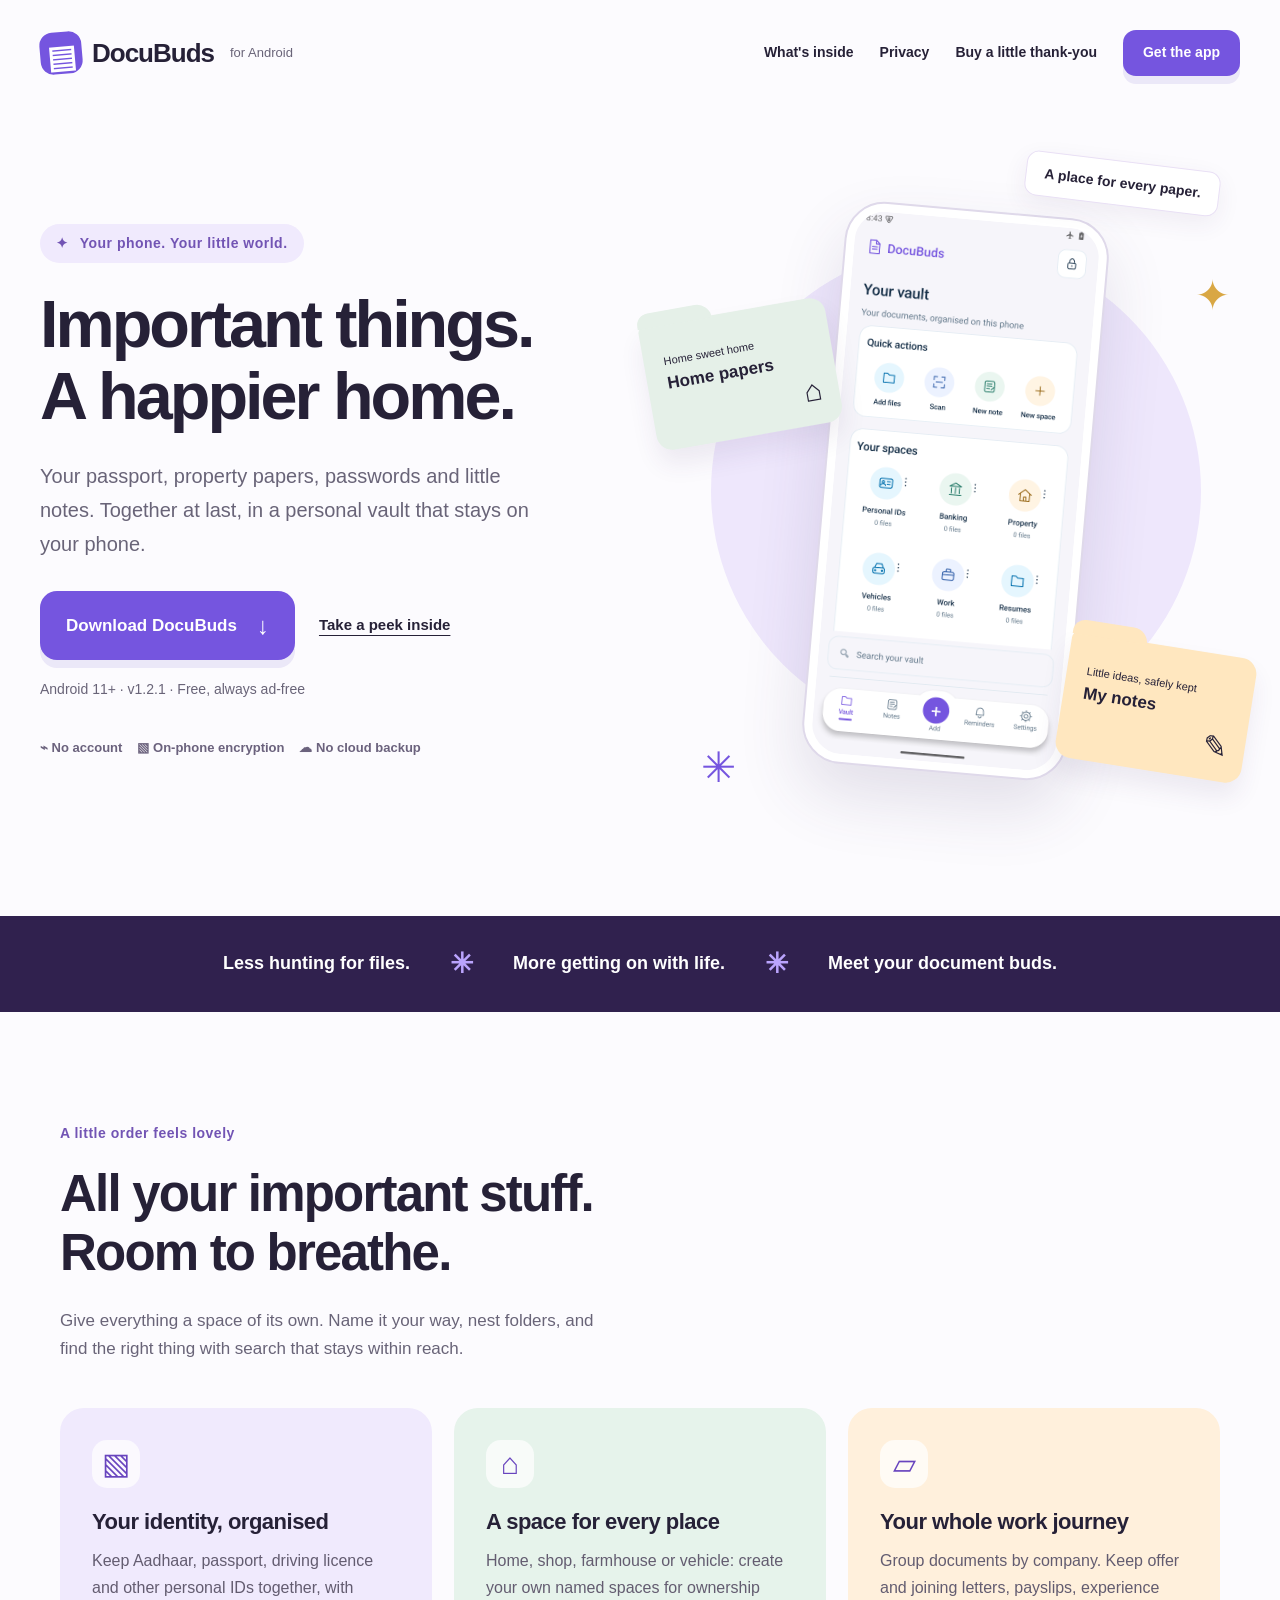
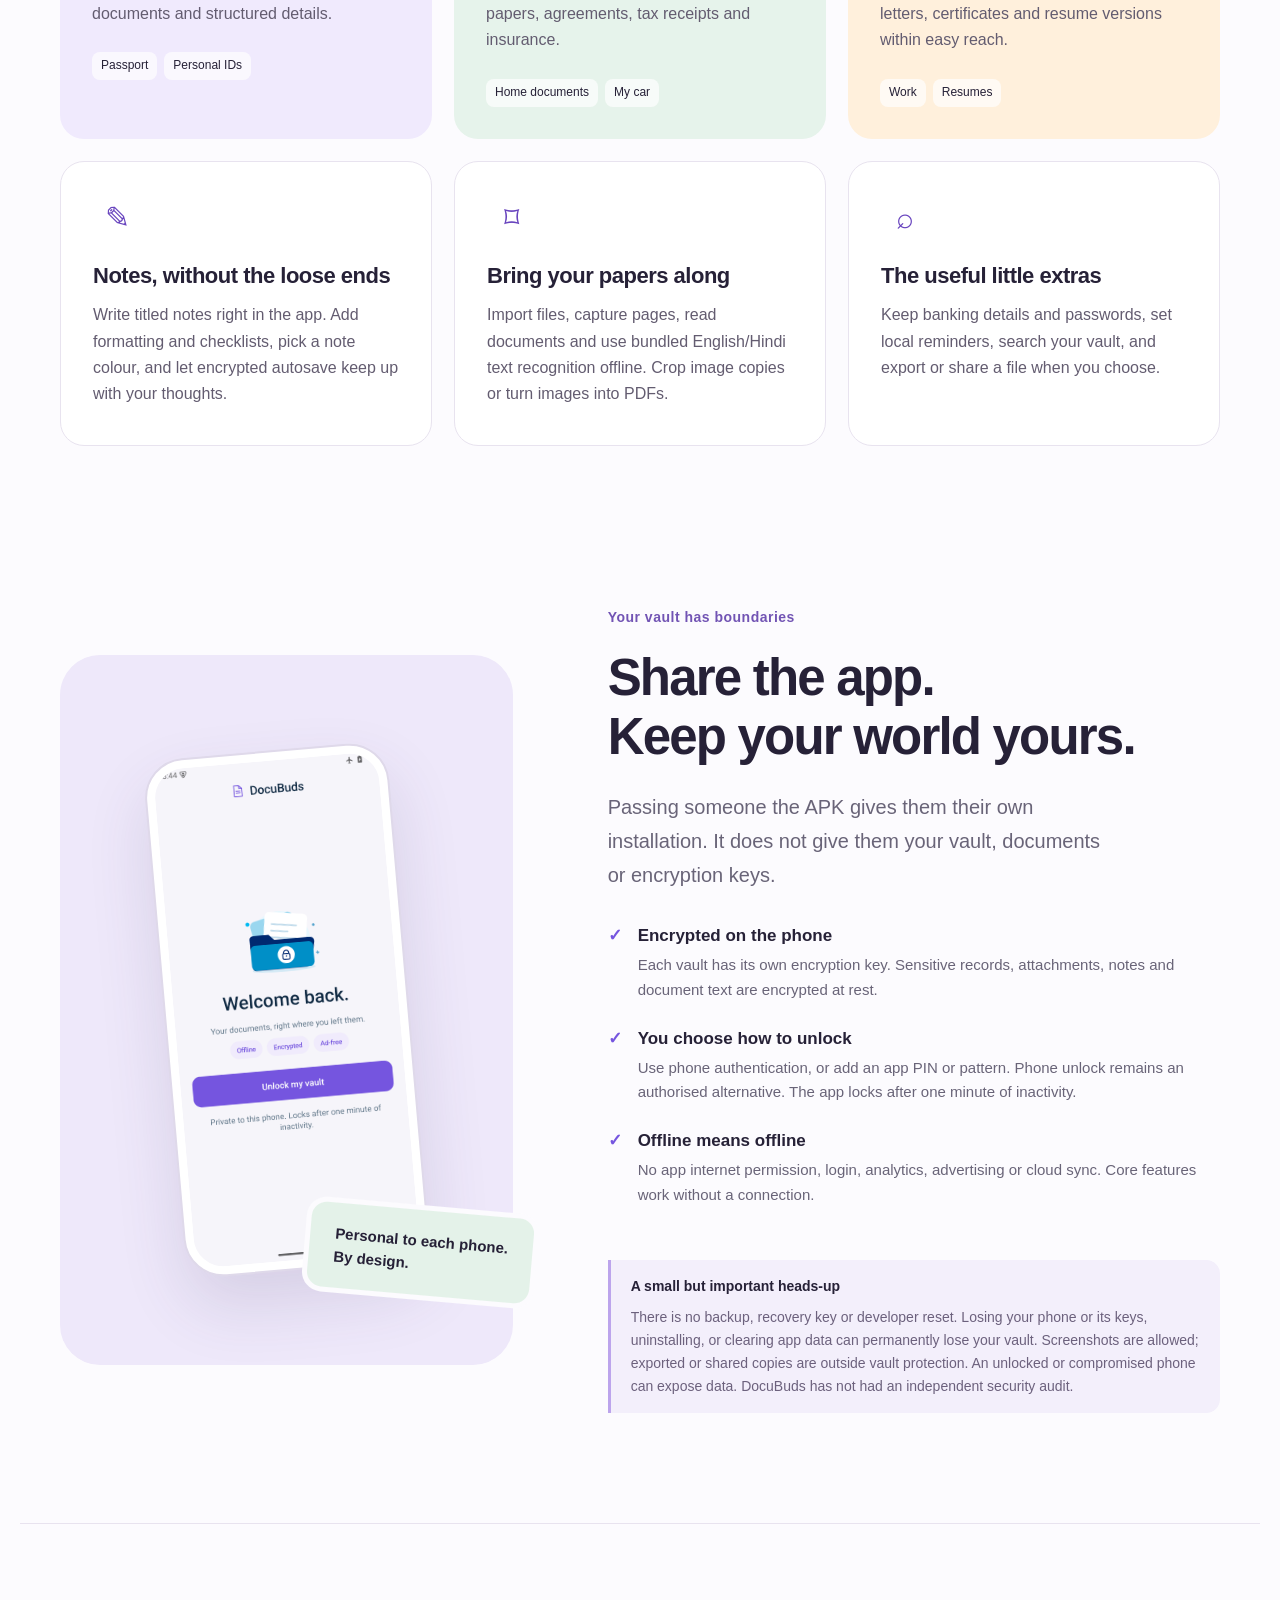
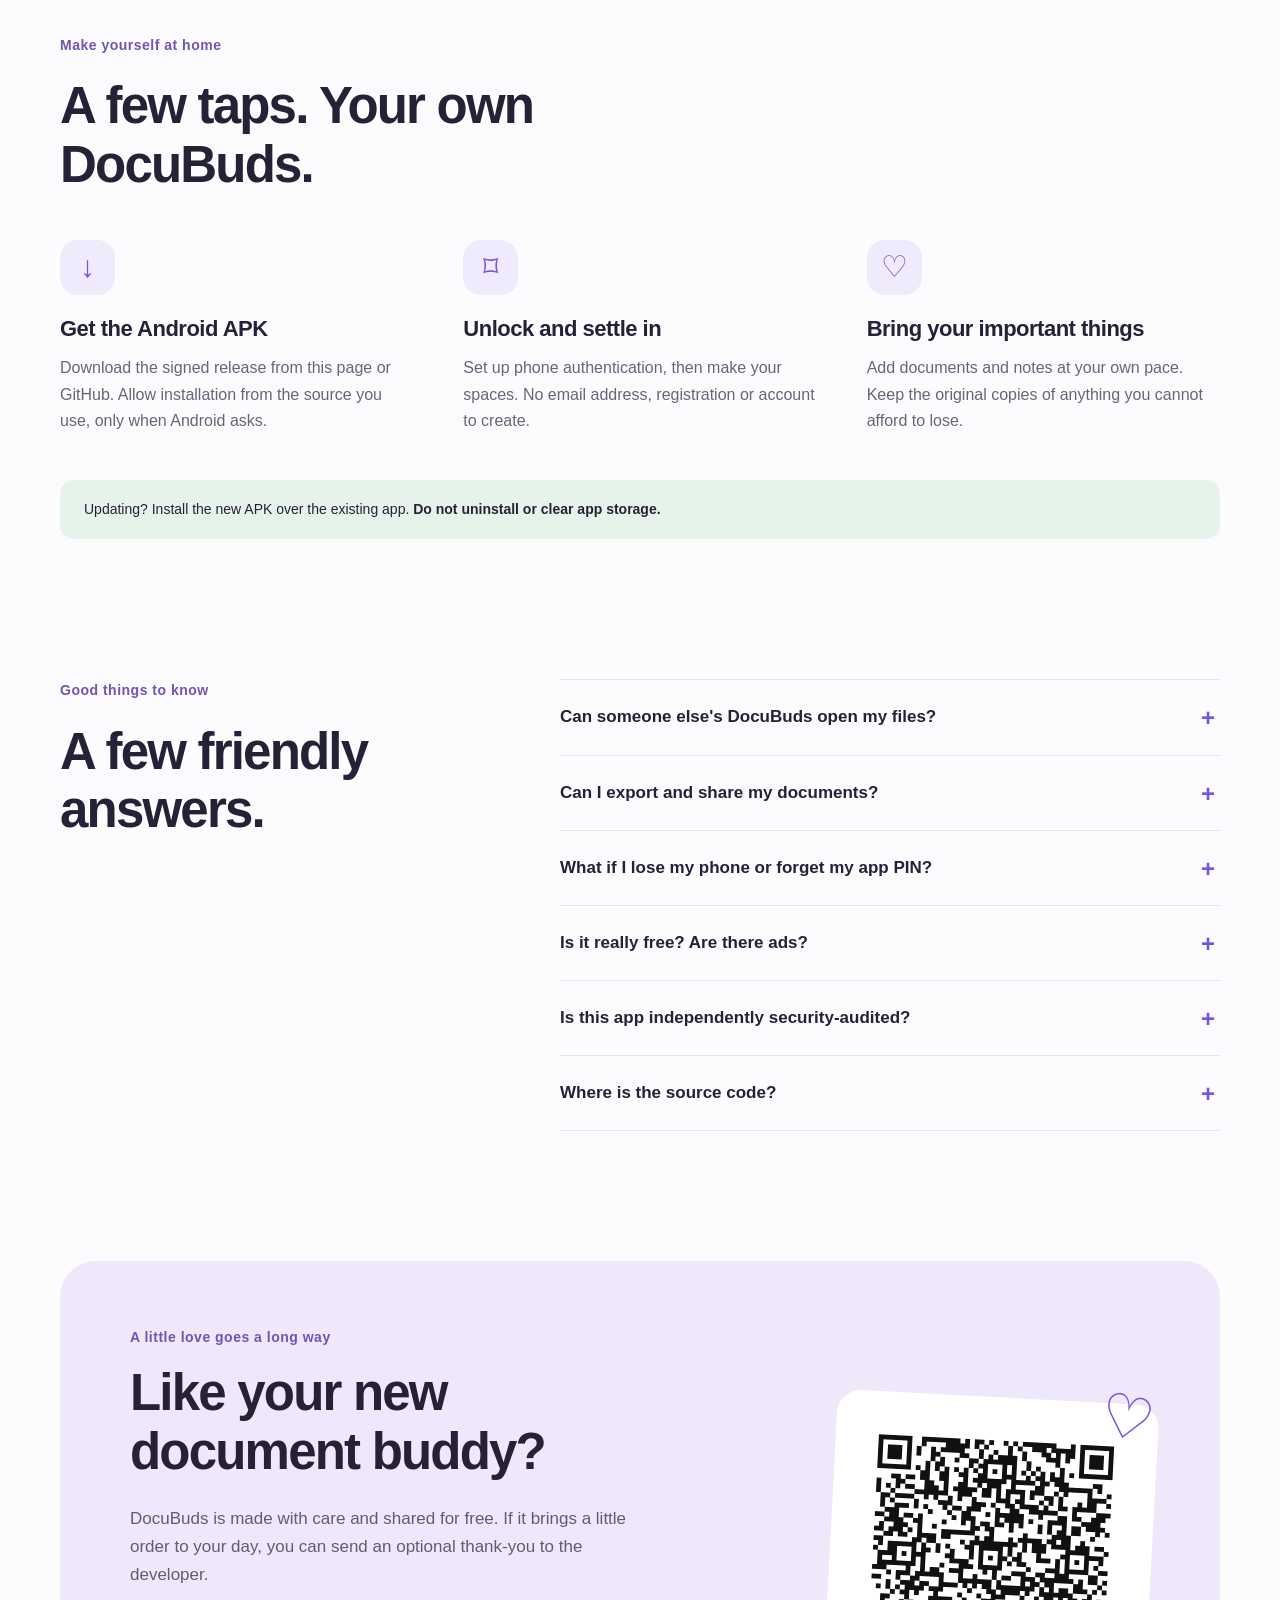
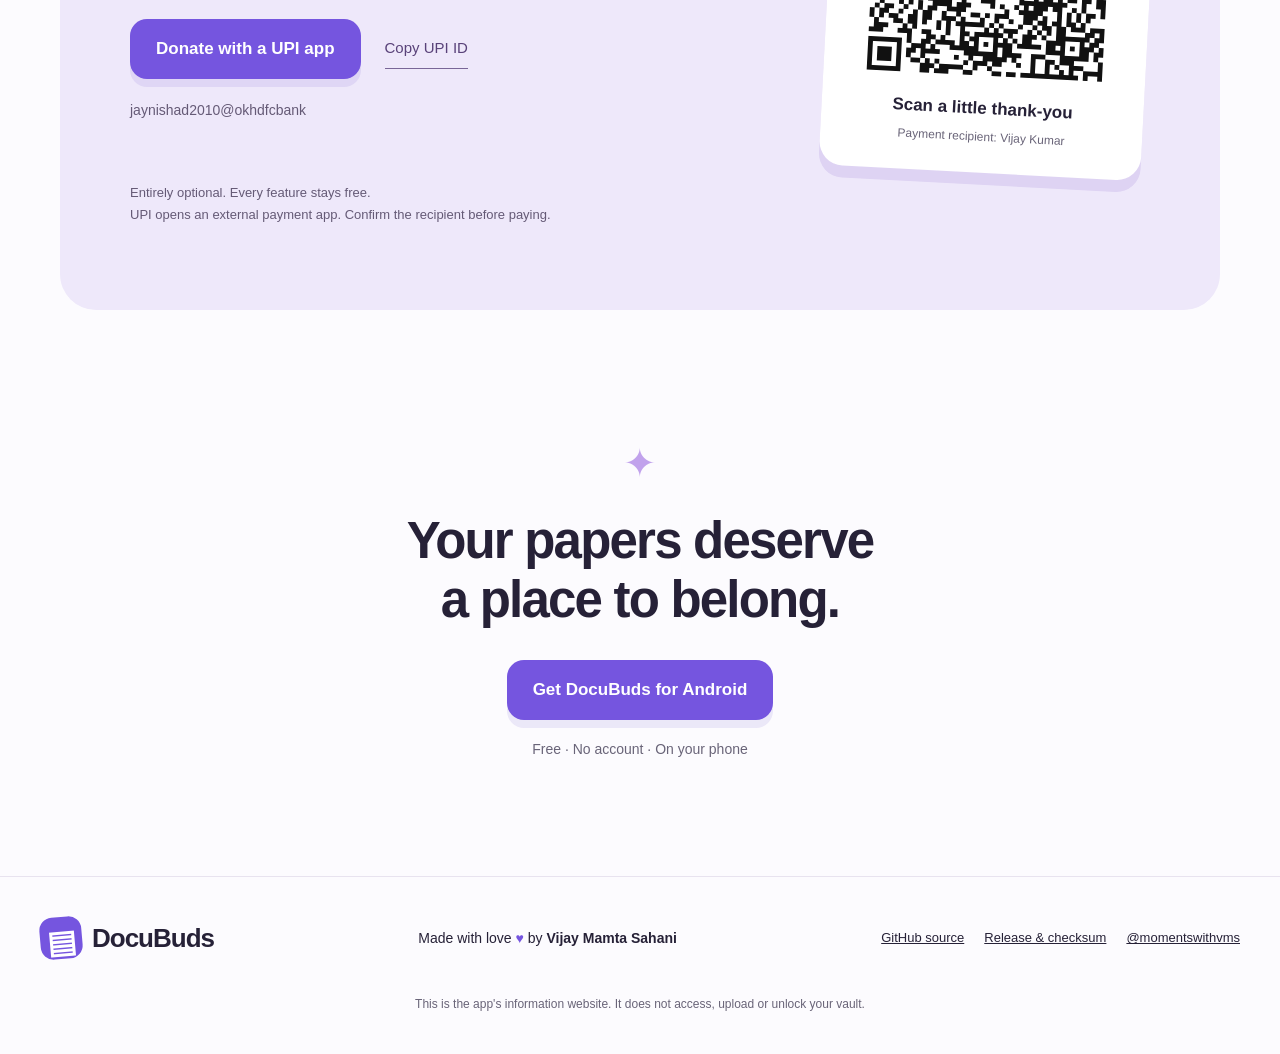
==== website/index.html @ ade16acf "Add playful DocuBuds landing page and public project information" ====
<!doctype html>
<html lang="en"><head><meta charset="utf-8"><meta name="viewport" content="width=device-width,initial-scale=1"><meta name="theme-color" content="#7555df"><meta name="description" content="Meet DocuBuds, a free Android vault for documents, passwords and notes. Encrypted on your phone. No account, ads or cloud backup."><title>DocuBuds — A little home for your important things</title><link rel="stylesheet" href="style.css"></head>
<body><header><a class="brand" href="#"><span class="logo" aria-hidden="true">▤</span>DocuBuds<span class="android">for Android</span></a><nav aria-label="Main navigation"><a href="#inside">What's inside</a><a href="#privacy">Privacy</a><a href="#support">Buy a little thank-you</a><a class="button small" href="https://github.com/vijayxprty/secured-documents-app/releases/download/v1.2.1/DocuBuds-1.2.1.apk">Get the app</a></nav></header>
<main><section class="hero"><div class="hero-copy"><span class="eyebrow"><span aria-hidden="true">✦</span> Your phone. Your little world.</span><h1>Important things.<br>A happier home.</h1><p class="lead">Your passport, property papers, passwords and little notes. Together at last, in a personal vault that stays on your phone.</p><div class="actions"><a class="button" href="https://github.com/vijayxprty/secured-documents-app/releases/download/v1.2.1/DocuBuds-1.2.1.apk">Download DocuBuds <span class="download" aria-hidden="true">↓</span></a><a class="text-link" href="#inside">Take a peek inside</a></div><p class="download-meta">Android 11+ · v1.2.1 · Free, always ad-free</p><div class="promise"><span>⌁ No account</span><span>▧ On-phone encryption</span><span>☁ No cloud backup</span></div></div><div class="hero-art"><div class="orbit"></div><span class="sticker sticker-one">A place for every paper.</span><div class="phone"><img src="assets/vault.png" alt="Actual DocuBuds vault screen with named spaces, sticky search and floating purple navigation" width="1080" height="2400"></div><div class="folder folder-one"><span>Home sweet home</span><b>Home papers</b><i aria-hidden="true">⌂</i></div><div class="folder folder-two"><span>Little ideas, safely kept</span><b>My notes</b><i aria-hidden="true">✎</i></div><span class="spark spark-one" aria-hidden="true">✳</span><span class="spark spark-two" aria-hidden="true">✦</span></div></section>
<div class="ribbon"><span>Less hunting for files.</span><span aria-hidden="true">✳</span><span>More getting on with life.</span><span aria-hidden="true">✳</span><span>Meet your document buds.</span></div>
<section id="inside" class="inside section"><div class="section-heading"><span class="eyebrow">A little order feels lovely</span><h2>All your important stuff.<br>Room to breathe.</h2><p>Give everything a space of its own. Name it your way, nest folders, and find the right thing with search that stays within reach.</p></div><div class="feature-grid"><article class="feature lavender"><span class="feature-icon" aria-hidden="true">▧</span><h3>Your identity, organised</h3><p>Keep Aadhaar, passport, driving licence and other personal IDs together, with documents and structured details.</p><div class="mini-tags"><span>Passport</span><span>Personal IDs</span></div></article><article class="feature mint"><span class="feature-icon" aria-hidden="true">⌂</span><h3>A space for every place</h3><p>Home, shop, farmhouse or vehicle: create your own named spaces for ownership papers, agreements, tax receipts and insurance.</p><div class="mini-tags"><span>Home documents</span><span>My car</span></div></article><article class="feature peach"><span class="feature-icon" aria-hidden="true">▱</span><h3>Your whole work journey</h3><p>Group documents by company. Keep offer and joining letters, payslips, experience letters, certificates and resume versions within easy reach.</p><div class="mini-tags"><span>Work</span><span>Resumes</span></div></article><article class="feature white"><span class="feature-icon" aria-hidden="true">✎</span><h3>Notes, without the loose ends</h3><p>Write titled notes right in the app. Add formatting and checklists, pick a note colour, and let encrypted autosave keep up with your thoughts.</p></article><article class="feature white"><span class="feature-icon" aria-hidden="true">⌑</span><h3>Bring your papers along</h3><p>Import files, capture pages, read documents and use bundled English/Hindi text recognition offline. Crop image copies or turn images into PDFs.</p></article><article class="feature white"><span class="feature-icon" aria-hidden="true">⌕</span><h3>The useful little extras</h3><p>Keep banking details and passwords, set local reminders, search your vault, and export or share a file when you choose.</p></article></div></section>
<section id="privacy" class="privacy section"><div class="privacy-art"><div class="phone phone-lock"><img src="assets/lock.png" alt="DocuBuds centred lock screen with phone authentication and one-minute inactivity lock" width="1080" height="2400" loading="lazy"></div><span class="privacy-stamp">Personal to each phone.<br>By design.</span></div><div class="privacy-copy"><span class="eyebrow">Your vault has boundaries</span><h2>Share the app.<br>Keep your world yours.</h2><p class="lead">Passing someone the APK gives them their own installation. It does not give them your vault, documents or encryption keys.</p><ul class="privacy-list"><li><b>Encrypted on the phone</b><span>Each vault has its own encryption key. Sensitive records, attachments, notes and document text are encrypted at rest.</span></li><li><b>You choose how to unlock</b><span>Use phone authentication, or add an app PIN or pattern. Phone unlock remains an authorised alternative. The app locks after one minute of inactivity.</span></li><li><b>Offline means offline</b><span>No app internet permission, login, analytics, advertising or cloud sync. Core features work without a connection.</span></li></ul><div class="honest-note"><b>A small but important heads-up</b><p>There is no backup, recovery key or developer reset. Losing your phone or its keys, uninstalling, or clearing app data can permanently lose your vault. Screenshots are allowed; exported or shared copies are outside vault protection. An unlocked or compromised phone can expose data. DocuBuds has not had an independent security audit.</p></div></div></section>
<section id="start" class="start section"><div class="section-heading"><span class="eyebrow">Make yourself at home</span><h2>A few taps. Your own DocuBuds.</h2></div><div class="steps"><article><span class="step-symbol" aria-hidden="true">↓</span><h3>Get the Android APK</h3><p>Download the signed release from this page or GitHub. Allow installation from the source you use, only when Android asks.</p></article><article><span class="step-symbol" aria-hidden="true">⌑</span><h3>Unlock and settle in</h3><p>Set up phone authentication, then make your spaces. No email address, registration or account to create.</p></article><article><span class="step-symbol" aria-hidden="true">♡</span><h3>Bring your important things</h3><p>Add documents and notes at your own pace. Keep the original copies of anything you cannot afford to lose.</p></article></div><div class="install-note">Updating? Install the new APK over the existing app. <strong>Do not uninstall or clear app storage.</strong></div></section>
<section class="faq section"><div class="section-heading"><span class="eyebrow">Good things to know</span><h2>A few friendly answers.</h2></div><div class="questions"><details><summary>Can someone else's DocuBuds open my files?</summary><p>No shared vault or universal developer key is included in the APK. Each installation creates its own vault keys. Someone with access to your unlocked phone or authentication can still access your data.</p></details><details><summary>Can I export and share my documents?</summary><p>Yes. Export local copies or use Android's share sheet. Original imported file bytes are preserved for export and sharing; the receiving app can compress, store or transmit them. Camera captures and edited copies have their own image quality limits.</p></details><details><summary>What if I lose my phone or forget my app PIN?</summary><p>Phone authentication remains an alternative to the app PIN or pattern. There is no remote reset or vault recovery service. If the phone or the required device keys are lost, your vault cannot be recovered.</p></details><details><summary>Is it really free? Are there ads?</summary><p>DocuBuds is free and ad-free. Donations are optional and do not unlock features. The app does not include a paid tier.</p></details><details><summary>Is this app independently security-audited?</summary><p>No. Release builds, lint, unit tests and selected emulator scenarios have been checked. That does not replace an independent security review or testing across physical phones.</p></details><details><summary>Where is the source code?</summary><p>The source is available in the public <a href="https://github.com/vijayxprty/secured-documents-app">secured-documents-app repository</a>. Signing keys, passwords and personal vault records are excluded. APK checksums are included with each release.</p></details></div></section>
<section id="support" class="support section"><div><span class="eyebrow">A little love goes a long way</span><h2>Like your new<br>document buddy?</h2><p>DocuBuds is made with care and shared for free. If it brings a little order to your day, you can send an optional thank-you to the developer.</p><div class="actions"><a class="button" href="upi://pay?pa=jaynishad2010%40okhdfcbank&amp;pn=Vijay%20Kumar&amp;aid=uGICAgIDQqveaLw">Donate with a UPI app</a><button id="copy-upi" class="copy-button" type="button">Copy UPI ID</button></div><p class="upi-id">jaynishad2010@okhdfcbank</p><p id="copy-status" class="copy-status" role="status" aria-live="polite"></p><p class="support-small">Entirely optional. Every feature stays free.<br>UPI opens an external payment app. Confirm the recipient before paying.</p></div><figure class="qr-card"><span class="heart" aria-hidden="true">♡</span><img src="assets/donate-qr.png" alt="Original developer donation UPI QR code" width="1140" height="1140" loading="lazy"><figcaption>Scan a little thank-you<br><span>Payment recipient: Vijay Kumar</span></figcaption></figure></section>
<section class="final-cta"><span aria-hidden="true">✦</span><h2>Your papers deserve<br>a place to belong.</h2><a class="button" href="https://github.com/vijayxprty/secured-documents-app/releases/download/v1.2.1/DocuBuds-1.2.1.apk">Get DocuBuds for Android</a><p>Free · No account · On your phone</p></section></main>
<footer><a class="brand" href="#"><span class="logo" aria-hidden="true">▤</span>DocuBuds</a><p>Made with love <span class="love">♥</span> by <b>Vijay Mamta Sahani</b></p><div><a href="https://github.com/vijayxprty/secured-documents-app">GitHub source</a><a href="https://github.com/vijayxprty/secured-documents-app/releases/tag/v1.2.1">Release & checksum</a><a href="https://www.instagram.com/momentswithvms/">@momentswithvms</a></div><small>This is the app's information website. It does not access, upload or unlock your vault.</small></footer><script src="app.js"></script></body></html>
---- website/style.css ----
:root{--purple:#7555df;--deep:#30214e;--ink:#262137;--muted:#696478;--lavender:#f0eafd;--mint:#e6f3eb;--peach:#fff0dc;--line:#e8e3ef}*{box-sizing:border-box}html{scroll-behavior:smooth;scroll-padding-top:100px}body{margin:0;background:#fcfbfe;color:var(--ink);font-family:ui-rounded,'Avenir Next',Avenir,'Segoe UI',sans-serif;font-size:17px;line-height:1.65}a{color:inherit}button{font:inherit}header{max-width:1320px;margin:auto;min-height:106px;padding:24px 40px;display:flex;align-items:center;justify-content:space-between;gap:28px}.brand{font-size:26px;font-weight:800;letter-spacing:-1px;text-decoration:none;display:flex;gap:10px;align-items:center}.logo{display:grid;place-items:center;background:var(--purple);color:#fff;border-radius:13px;width:42px;height:42px;font-size:31px;transform:rotate(-5deg)}.android{font-size:13px;font-weight:500;letter-spacing:0;color:var(--muted);margin-left:6px}nav{display:flex;gap:26px;align-items:center}nav a{font-size:14px;font-weight:600;text-decoration:none}.button{display:inline-flex;gap:20px;align-items:center;justify-content:center;min-height:60px;padding:15px 26px;background:var(--purple);border-radius:17px;color:#fff;text-decoration:none;font-weight:700;border:0;box-shadow:0 8px 0 #5d3cc51a;transition:transform .2s,background .2s}.button:hover{transform:translateY(-3px);background:#6141c8}.button.small{min-height:46px;padding:10px 20px;border-radius:13px}a:focus-visible,button:focus-visible,summary:focus-visible{outline:3px solid #ffb84d;outline-offset:5px}.hero{max-width:1280px;margin:auto;display:grid;grid-template-columns:1.04fr 1fr;align-items:center;min-height:810px;padding:25px 40px 65px;gap:40px}.eyebrow{display:block;color:#7254b4;font-size:14px;font-weight:750;margin-bottom:20px;letter-spacing:.5px}.hero .eyebrow{display:inline-block;padding:8px 16px;background:var(--lavender);border-radius:100px}.eyebrow span{padding-right:7px}h1{font-size:clamp(48px,5.2vw,73px);line-height:1.08;letter-spacing:-3px;font-weight:800;margin:6px 0 26px}h2{font-size:clamp(35px,4vw,51px);line-height:1.15;letter-spacing:-1.8px;margin:0 0 24px}h3{font-size:22px;line-height:1.3;letter-spacing:-.5px;margin:20px 0 12px}p{margin:0 0 20px}.lead{font-size:20px;line-height:1.7;color:var(--muted);max-width:510px}.actions{display:flex;align-items:center;gap:24px;flex-wrap:wrap;margin-top:30px}.text-link{font-size:15px;text-underline-offset:5px;font-weight:650}.download{font-size:24px}.download-meta{font-size:14px;color:var(--muted);margin-top:18px}.promise{display:flex;flex-wrap:wrap;gap:15px;margin-top:35px;font-size:13px;font-weight:650;color:#6b627d}.hero-art{position:relative;min-height:710px;display:grid;place-items:center}.orbit{position:absolute;width:490px;height:490px;background:#eee7fc;border-radius:50%;z-index:-1}.phone{width:265px;padding:8px;background:#fff;border:2px solid #dfd9ea;border-radius:40px;box-shadow:0 30px 65px #49386c24;overflow:hidden;transform:rotate(5deg)}.phone img{width:100%;height:auto;display:block;border-radius:30px}.sticker{position:absolute;background:#fff;border:1px solid #e9e0f5;padding:10px 18px;border-radius:12px;box-shadow:0 8px 25px #47316a12;z-index:2;font-size:14px;font-weight:650}.sticker-one{top:25px;right:20px;transform:rotate(7deg)}.folder{position:absolute;padding:28px 20px 16px;width:188px;height:126px;border-radius:6px 16px 16px 16px;z-index:2;box-shadow:0 15px 25px #47316a16}.folder:before{content:'';width:75px;height:15px;position:absolute;top:-13px;left:0;background:inherit;border-radius:12px 15px 0 0}.folder span{font-size:11px;display:block}.folder b{font-size:17px}.folder i{position:absolute;right:17px;bottom:10px;font-size:30px;font-style:normal}.folder-one{background:#e5f0e8;left:-24px;top:175px;transform:rotate(-10deg)}.folder-two{background:#ffe7bf;right:-10px;bottom:75px;transform:rotate(9deg)}.spark{position:absolute;color:var(--purple);font-size:42px}.spark-one{bottom:44px;left:30px}.spark-two{right:10px;top:125px;color:#d9a744}.ribbon{background:var(--deep);color:#fff;display:flex;justify-content:center;align-items:center;gap:40px;padding:25px 20px;font-size:18px;font-weight:600}.ribbon span:nth-child(even){color:#baa4fd;font-size:28px}.section{max-width:1240px;margin:auto;padding:110px 40px}.section-heading{max-width:650px;margin-bottom:45px}.section-heading p{color:var(--muted);max-width:560px}.feature-grid{display:grid;grid-template-columns:repeat(3,1fr);gap:22px}.feature{padding:32px;border-radius:24px}.feature p{font-size:16px;color:#635c70;margin-bottom:5px}.lavender{background:var(--lavender)}.mint{background:var(--mint)}.peach{background:var(--peach)}.white{border:1px solid var(--line);background:white}.feature-icon{display:grid;place-items:center;width:48px;height:48px;background:#ffffffb8;color:#6844be;border-radius:15px;font-size:30px;line-height:1}.mini-tags{display:flex;gap:7px;flex-wrap:wrap;margin-top:25px}.mini-tags span{font-size:12px;background:#ffffffb3;border-radius:8px;padding:4px 9px}.privacy{display:grid;grid-template-columns:.85fr 1.15fr;gap:95px;align-items:center;padding-top:50px}.privacy-art{background:#eee8fa;min-height:710px;border-radius:40px;display:grid;place-items:center;position:relative}.phone-lock{width:245px;transform:rotate(-5deg)}.privacy-stamp{position:absolute;bottom:65px;right:-25px;background:#e4f2e9;border:5px solid #fcfbfe;padding:20px 25px;line-height:1.5;border-radius:20px;transform:rotate(5deg);font-weight:700;font-size:15px}.privacy-list{list-style:none;margin:30px 0;padding:0}.privacy-list li{position:relative;padding:0 0 22px 30px}.privacy-list li:before{content:'✓';position:absolute;left:0;color:var(--purple);font-weight:800}.privacy-list b{display:block;font-size:17px}.privacy-list span{display:block;color:var(--muted);font-size:15px;line-height:1.65;margin-top:3px}.honest-note{border-left:3px solid #bca4ec;padding:15px 20px;background:#f3effb;border-radius:0 14px 14px 0;font-size:14px}.honest-note p{margin:8px 0 0;color:#6c617d}.start{border-top:1px solid var(--line)}.steps{display:grid;grid-template-columns:repeat(3,1fr);gap:50px}.steps p{font-size:16px;color:var(--muted)}.step-symbol{font-size:30px;color:var(--purple);background:var(--lavender);width:55px;height:55px;display:grid;place-items:center;border-radius:18px}.install-note{padding:18px 24px;background:var(--mint);border-radius:14px;font-size:14px;margin-top:26px}.faq{padding-top:30px;display:grid;grid-template-columns:.8fr 1.2fr;gap:60px}.questions{border-top:1px solid var(--line)}details{border-bottom:1px solid var(--line);padding:23px 0}summary{list-style:none;cursor:pointer;font-weight:650;padding-right:35px;position:relative;font-size:17px}summary::-webkit-details-marker{display:none}summary:after{content:'+';position:absolute;right:5px;color:var(--purple);font-size:24px;top:-5px}details[open] summary:after{content:'−'}details p{font-size:15px;color:var(--muted);margin:16px 20px 0 0}.support{display:grid;grid-template-columns:1.3fr .7fr;gap:100px;align-items:center;background:#eee8fa;border-radius:36px;padding:65px 70px;margin:20px auto 90px;max-width:1160px}.support p{max-width:520px;color:#655a76}.support .eyebrow{margin-bottom:15px}.copy-button{background:transparent;border:0;border-bottom:1px solid #796697;cursor:pointer;font-size:15px;color:#594279;padding:7px 0}.upi-id{font-size:14px;overflow-wrap:anywhere;margin-top:20px}.support-small{font-size:13px}.copy-status{font-size:13px;min-height:20px}.qr-card{margin:0;background:white;padding:24px;border-radius:24px;box-shadow:0 12px 0 #ded3f3;transform:rotate(3deg);text-align:center;position:relative}.qr-card img{display:block;width:100%;height:auto}.qr-card figcaption{font-weight:700;font-size:17px;line-height:1.6}.qr-card figcaption span{font-size:12px;color:var(--muted);font-weight:400}.heart{position:absolute;top:-35px;right:5px;font-size:60px;color:#7555df;transform:rotate(10deg)}.final-cta{text-align:center;padding:30px 20px 95px}.final-cta>span{font-size:40px;color:#c1a2ec}.final-cta h2{margin:16px 0 30px}.final-cta p{font-size:14px;color:var(--muted);margin-top:18px}footer{border-top:1px solid var(--line);padding:40px;display:flex;flex-wrap:wrap;gap:20px 35px;align-items:center;justify-content:space-between;max-width:1320px;margin:auto}footer p{font-size:14px;margin:0}.love{color:var(--purple)}footer div{display:flex;gap:20px;font-size:13px}footer small{flex-basis:100%;color:var(--muted);font-size:12px;text-align:center;margin-top:15px}@media(min-width:1450px){.hero{min-height:880px}}@media(max-width:1050px){nav{gap:16px}nav a:not(.button){display:none}.hero{gap:15px;padding:20px 30px 65px}.hero-art{min-height:650px}.orbit{width:350px;height:350px}.folder{width:145px;height:105px;padding:20px 14px}.folder span{font-size:10px}.folder b{font-size:14px}.folder-one{left:-5px;top:160px}.folder-two{right:-5px;bottom:45px}.phone{width:235px}.sticker-one{right:0;top:0}.feature-grid{grid-template-columns:repeat(2,1fr)}.privacy{gap:50px}.privacy-art{min-height:650px}.privacy-stamp{right:-10px}.support{margin:15px 30px 65px;gap:45px;padding:45px}.ribbon{gap:20px;font-size:15px}}@media(max-width:700px){header{padding:20px;min-height:90px}.brand{font-size:23px}.android{display:none}.button.small{font-size:13px;padding:10px 15px}.hero{grid-template-columns:1fr;padding:30px 24px 50px;gap:25px}.hero-copy{text-align:center}.hero .eyebrow{font-size:12px}h1{font-size:49px;letter-spacing:-2px}.lead{font-size:18px;margin-left:auto;margin-right:auto}.actions{justify-content:center;gap:20px}.promise{justify-content:center;font-size:12px;gap:12px;margin-top:25px}.hero-art{min-height:610px;max-width:380px;width:100%;margin:auto}.phone{width:230px}.folder-one{left:-5px;top:135px}.folder-two{right:-4px;bottom:45px}.sticker-one{font-size:12px;top:5px}.spark-two{right:0}.spark-one{left:5px}.ribbon{gap:14px;font-size:14px;text-align:center}.ribbon span:nth-last-child(-n+2){display:none}.section{padding:65px 24px}.section-heading{margin-bottom:30px}h2{font-size:36px}.feature-grid{grid-template-columns:1fr;gap:16px}.feature{padding:27px}.privacy{grid-template-columns:1fr;gap:40px;padding-top:15px}.privacy-art{min-height:610px;max-width:380px;width:100%;margin:auto;order:2}.privacy-copy{order:1}.privacy .lead{margin-left:0}.phone-lock{width:225px}.privacy-stamp{bottom:30px;right:-3px}.steps{grid-template-columns:1fr;gap:25px}.steps article{position:relative;padding-left:76px}.step-symbol{position:absolute;left:0;top:20px}.steps h3{margin-top:15px}.faq{grid-template-columns:1fr;gap:0;padding-top:10px}.support{grid-template-columns:1fr;gap:45px;padding:35px 25px;margin:10px 18px 60px;border-radius:25px}.support .actions{justify-content:flex-start}.qr-card{max-width:250px;width:100%;margin:auto}.final-cta{padding-bottom:60px}footer{padding:30px 24px;justify-content:center;text-align:center}footer div{justify-content:center;flex-wrap:wrap;gap:15px}.download-meta{font-size:12px}}@media(prefers-reduced-motion:reduce){html{scroll-behavior:auto}*{transition:none!important}}
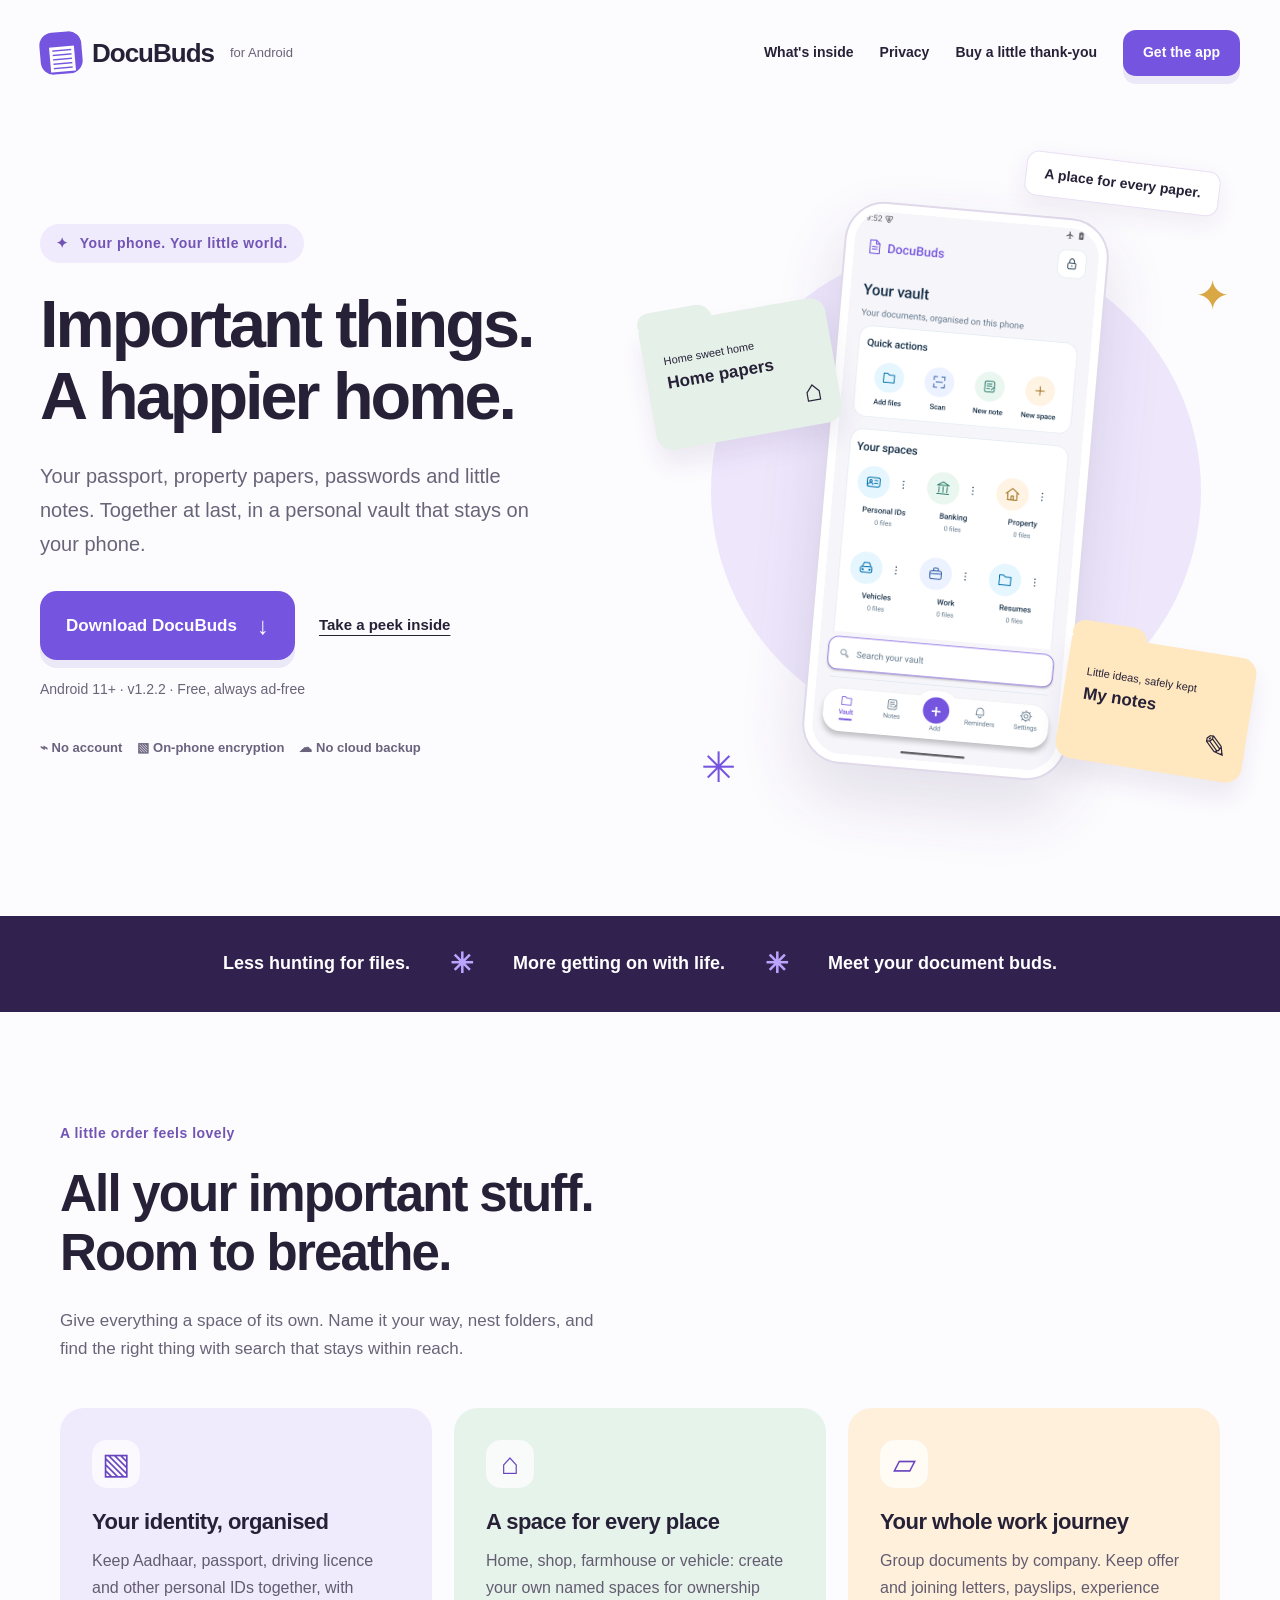
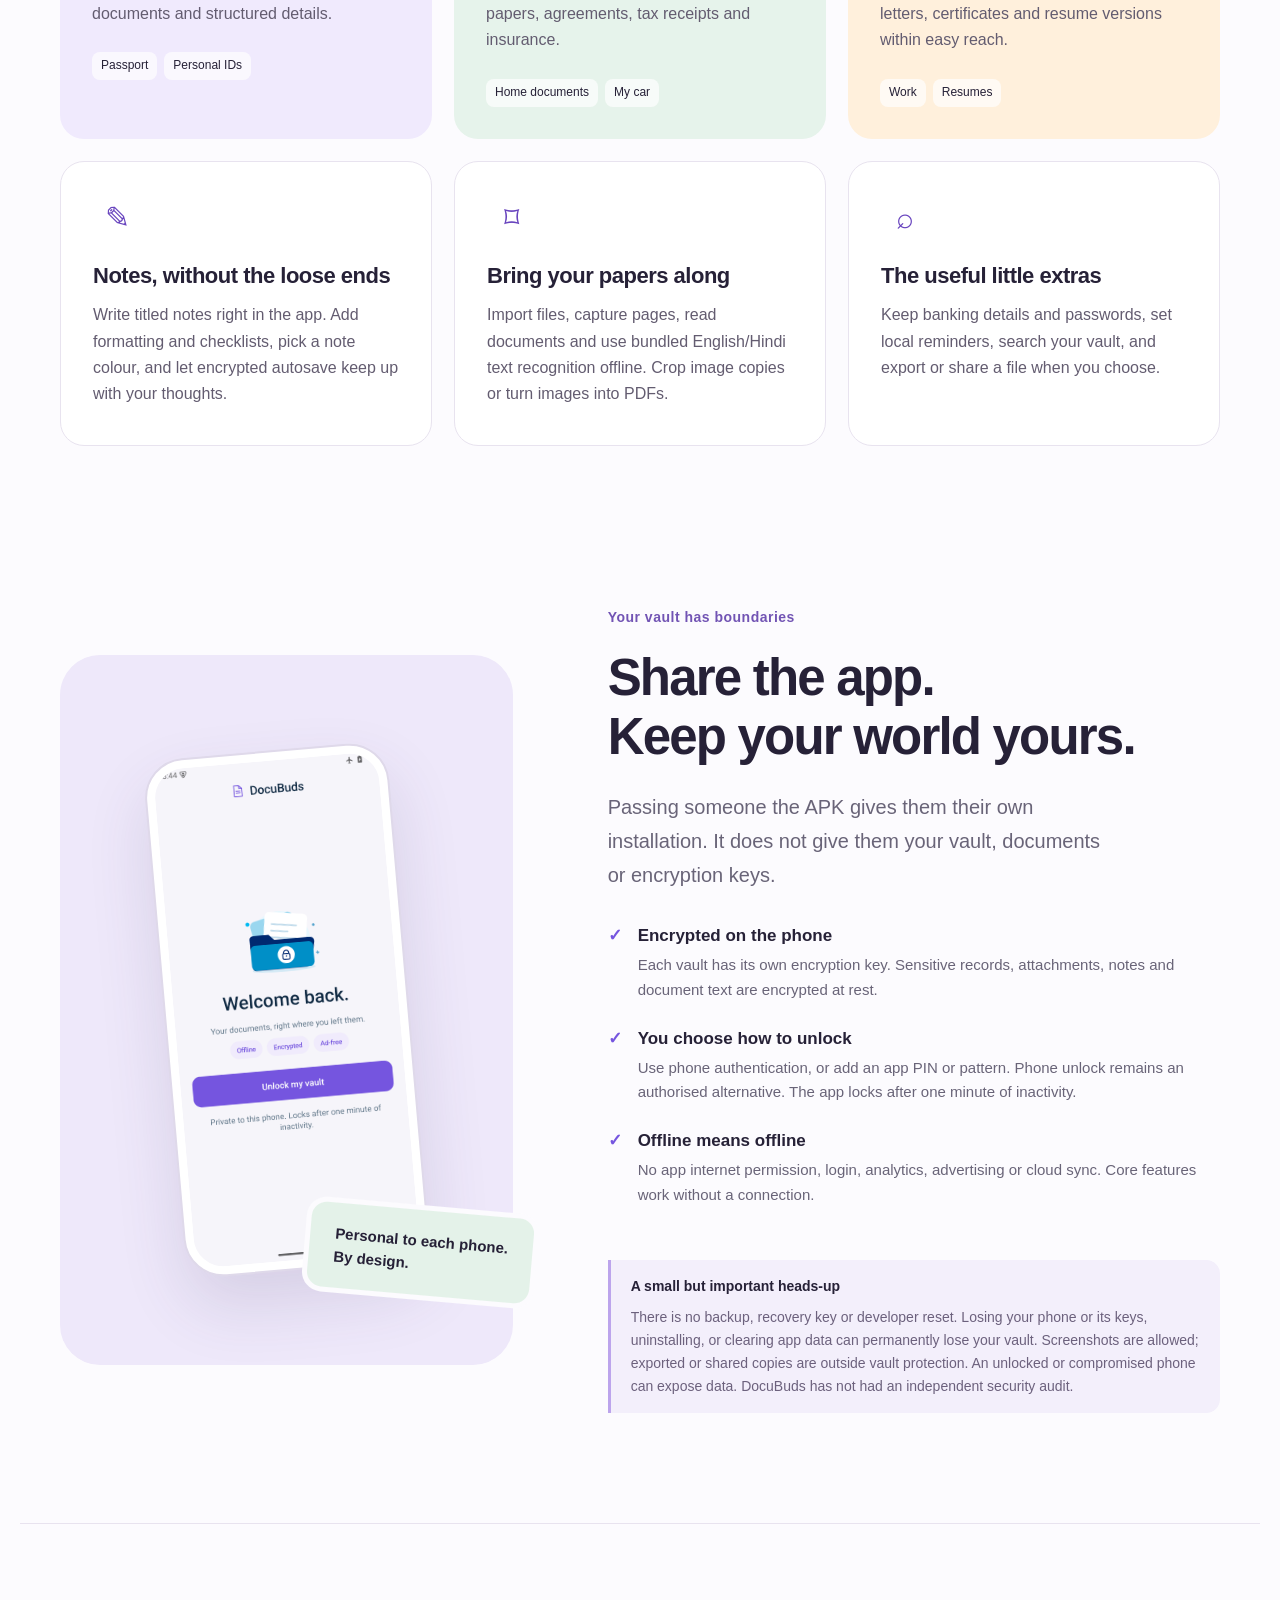
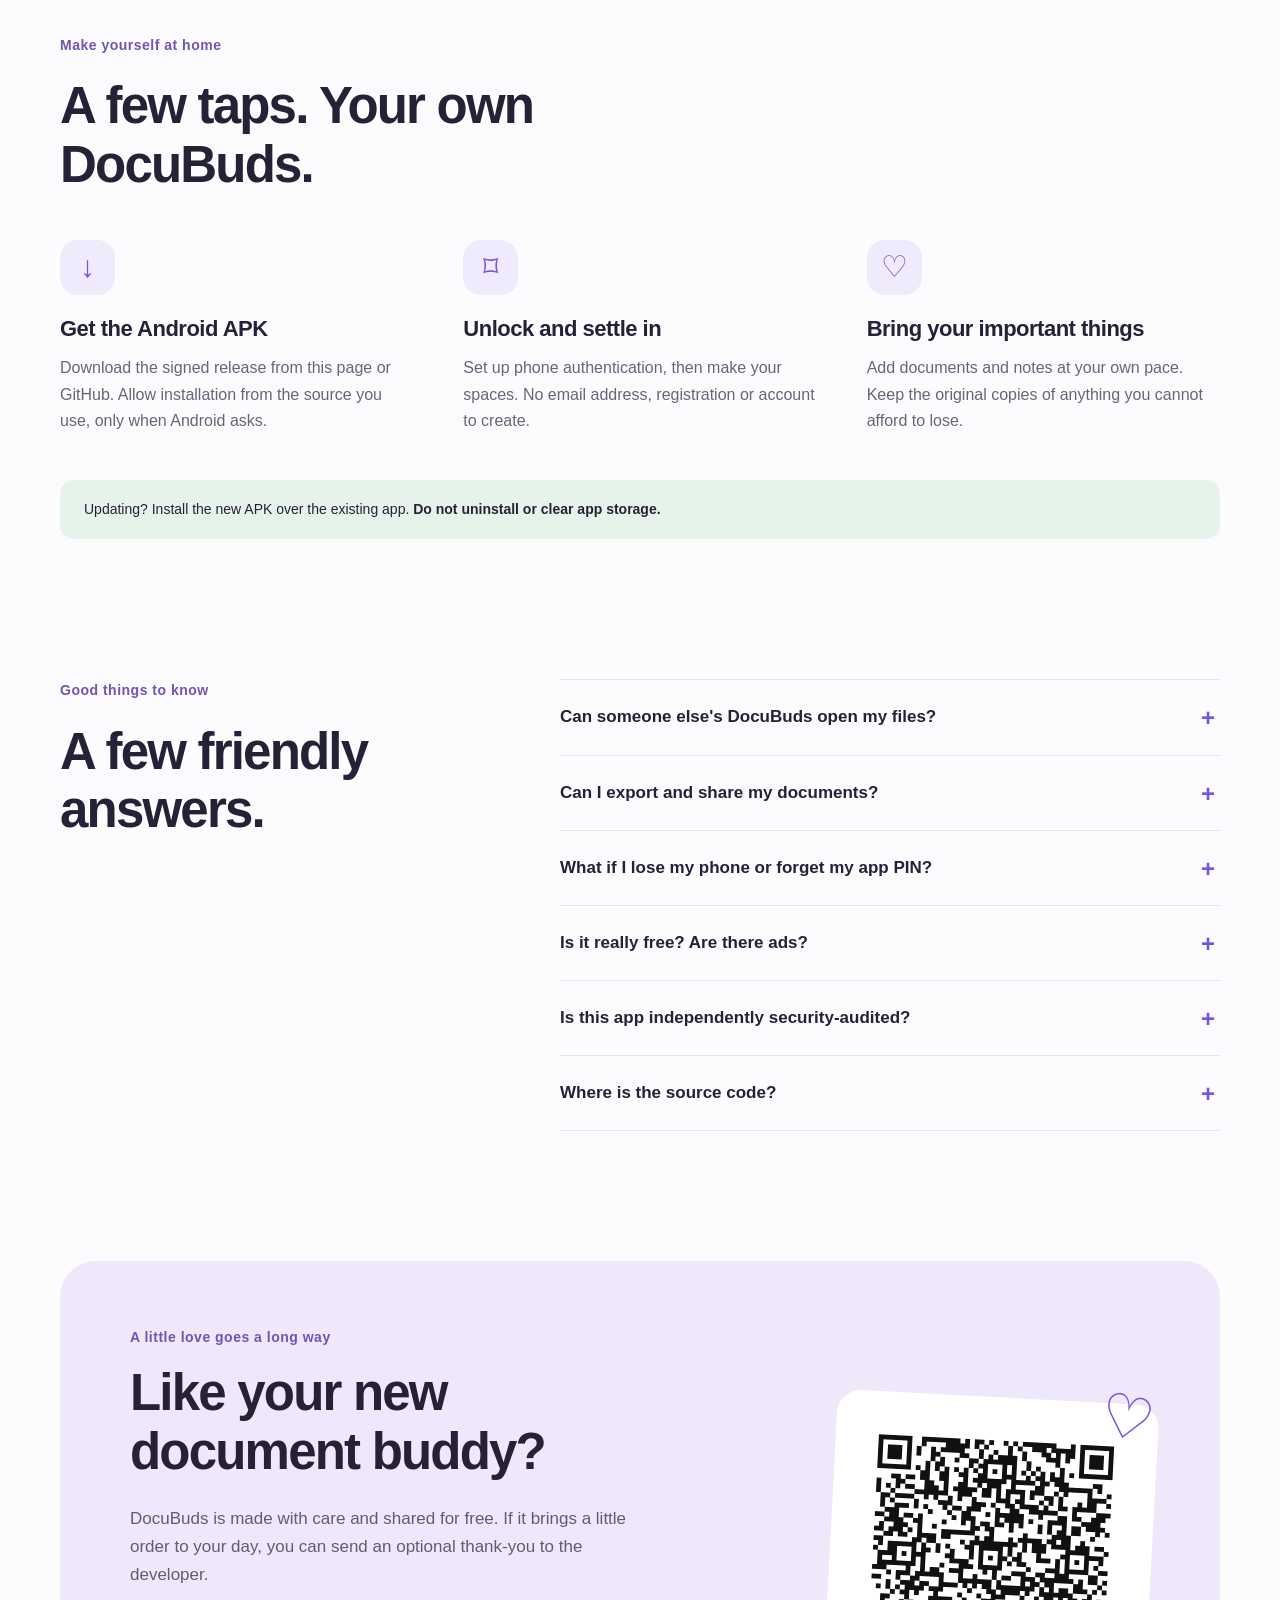
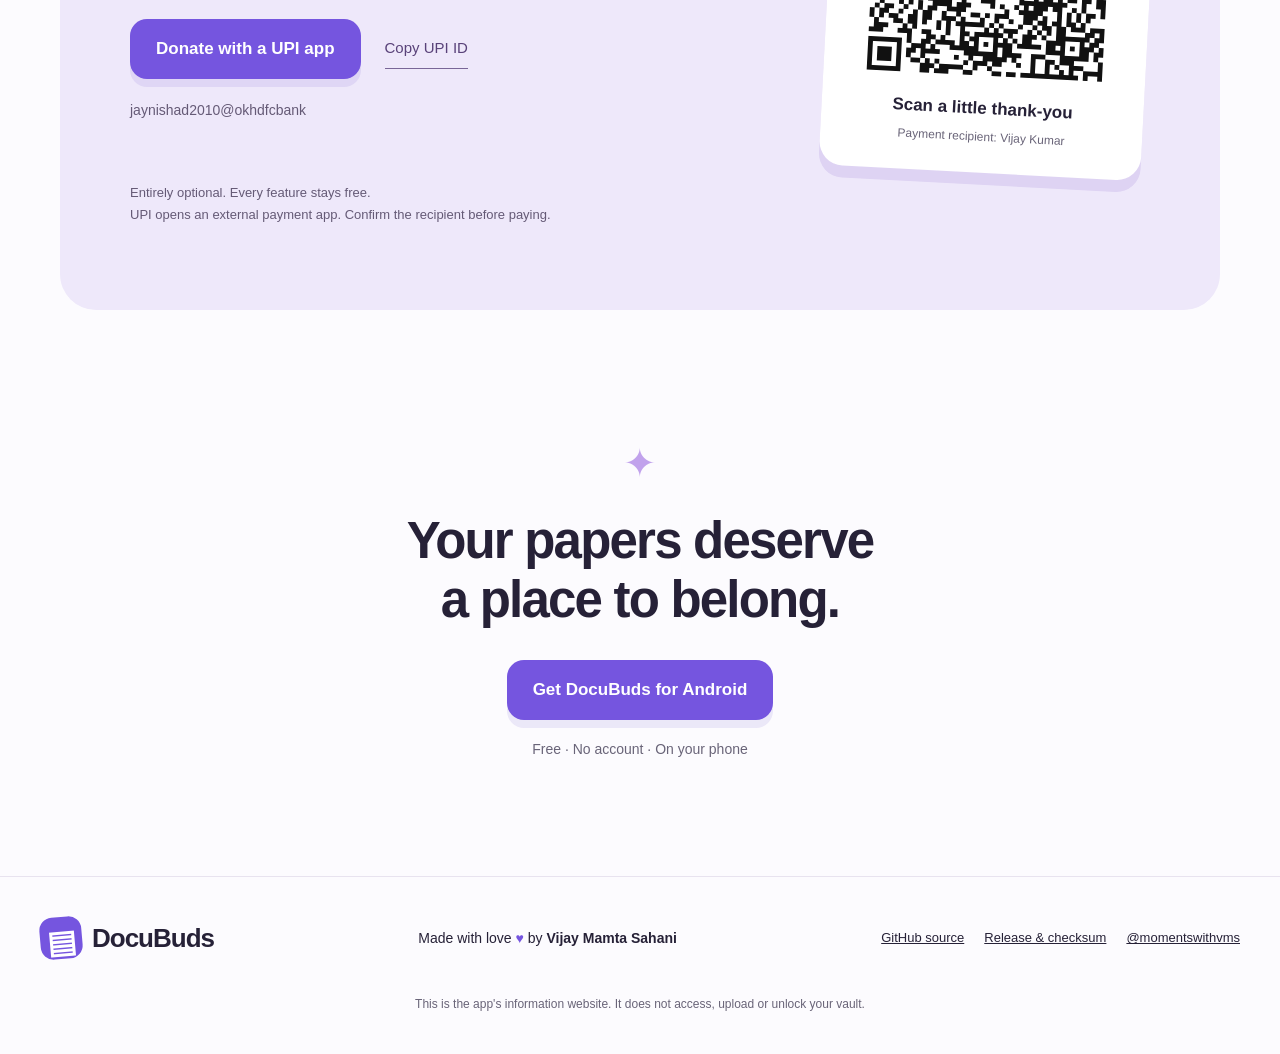
==== commit 349eaeac: "Improve search emphasis, space menus and flexible note cards" ====
--- a/website/index.html
+++ b/website/index.html
@@ -1,12 +1,12 @@
 <!doctype html>
 <html lang="en"><head><meta charset="utf-8"><meta name="viewport" content="width=device-width,initial-scale=1"><meta name="theme-color" content="#7555df"><meta name="description" content="Meet DocuBuds, a free Android vault for documents, passwords and notes. Encrypted on your phone. No account, ads or cloud backup."><title>DocuBuds — A little home for your important things</title><link rel="stylesheet" href="style.css"></head>
-<body><header><a class="brand" href="#"><span class="logo" aria-hidden="true">▤</span>DocuBuds<span class="android">for Android</span></a><nav aria-label="Main navigation"><a href="#inside">What's inside</a><a href="#privacy">Privacy</a><a href="#support">Buy a little thank-you</a><a class="button small" href="https://github.com/vijayxprty/secured-documents-app/releases/download/v1.2.1/DocuBuds-1.2.1.apk">Get the app</a></nav></header>
-<main><section class="hero"><div class="hero-copy"><span class="eyebrow"><span aria-hidden="true">✦</span> Your phone. Your little world.</span><h1>Important things.<br>A happier home.</h1><p class="lead">Your passport, property papers, passwords and little notes. Together at last, in a personal vault that stays on your phone.</p><div class="actions"><a class="button" href="https://github.com/vijayxprty/secured-documents-app/releases/download/v1.2.1/DocuBuds-1.2.1.apk">Download DocuBuds <span class="download" aria-hidden="true">↓</span></a><a class="text-link" href="#inside">Take a peek inside</a></div><p class="download-meta">Android 11+ · v1.2.1 · Free, always ad-free</p><div class="promise"><span>⌁ No account</span><span>▧ On-phone encryption</span><span>☁ No cloud backup</span></div></div><div class="hero-art"><div class="orbit"></div><span class="sticker sticker-one">A place for every paper.</span><div class="phone"><img src="assets/vault.png" alt="Actual DocuBuds vault screen with named spaces, sticky search and floating purple navigation" width="1080" height="2400"></div><div class="folder folder-one"><span>Home sweet home</span><b>Home papers</b><i aria-hidden="true">⌂</i></div><div class="folder folder-two"><span>Little ideas, safely kept</span><b>My notes</b><i aria-hidden="true">✎</i></div><span class="spark spark-one" aria-hidden="true">✳</span><span class="spark spark-two" aria-hidden="true">✦</span></div></section>
+<body><header><a class="brand" href="#"><span class="logo" aria-hidden="true">▤</span>DocuBuds<span class="android">for Android</span></a><nav aria-label="Main navigation"><a href="#inside">What's inside</a><a href="#privacy">Privacy</a><a href="#support">Buy a little thank-you</a><a class="button small" href="https://github.com/vijayxprty/secured-documents-app/releases/download/v1.2.2/DocuBuds-1.2.2.apk">Get the app</a></nav></header>
+<main><section class="hero"><div class="hero-copy"><span class="eyebrow"><span aria-hidden="true">✦</span> Your phone. Your little world.</span><h1>Important things.<br>A happier home.</h1><p class="lead">Your passport, property papers, passwords and little notes. Together at last, in a personal vault that stays on your phone.</p><div class="actions"><a class="button" href="https://github.com/vijayxprty/secured-documents-app/releases/download/v1.2.2/DocuBuds-1.2.2.apk">Download DocuBuds <span class="download" aria-hidden="true">↓</span></a><a class="text-link" href="#inside">Take a peek inside</a></div><p class="download-meta">Android 11+ · v1.2.2 · Free, always ad-free</p><div class="promise"><span>⌁ No account</span><span>▧ On-phone encryption</span><span>☁ No cloud backup</span></div></div><div class="hero-art"><div class="orbit"></div><span class="sticker sticker-one">A place for every paper.</span><div class="phone"><img src="assets/vault.png" alt="Actual DocuBuds vault screen with named spaces, sticky search and floating purple navigation" width="1080" height="2400"></div><div class="folder folder-one"><span>Home sweet home</span><b>Home papers</b><i aria-hidden="true">⌂</i></div><div class="folder folder-two"><span>Little ideas, safely kept</span><b>My notes</b><i aria-hidden="true">✎</i></div><span class="spark spark-one" aria-hidden="true">✳</span><span class="spark spark-two" aria-hidden="true">✦</span></div></section>
 <div class="ribbon"><span>Less hunting for files.</span><span aria-hidden="true">✳</span><span>More getting on with life.</span><span aria-hidden="true">✳</span><span>Meet your document buds.</span></div>
 <section id="inside" class="inside section"><div class="section-heading"><span class="eyebrow">A little order feels lovely</span><h2>All your important stuff.<br>Room to breathe.</h2><p>Give everything a space of its own. Name it your way, nest folders, and find the right thing with search that stays within reach.</p></div><div class="feature-grid"><article class="feature lavender"><span class="feature-icon" aria-hidden="true">▧</span><h3>Your identity, organised</h3><p>Keep Aadhaar, passport, driving licence and other personal IDs together, with documents and structured details.</p><div class="mini-tags"><span>Passport</span><span>Personal IDs</span></div></article><article class="feature mint"><span class="feature-icon" aria-hidden="true">⌂</span><h3>A space for every place</h3><p>Home, shop, farmhouse or vehicle: create your own named spaces for ownership papers, agreements, tax receipts and insurance.</p><div class="mini-tags"><span>Home documents</span><span>My car</span></div></article><article class="feature peach"><span class="feature-icon" aria-hidden="true">▱</span><h3>Your whole work journey</h3><p>Group documents by company. Keep offer and joining letters, payslips, experience letters, certificates and resume versions within easy reach.</p><div class="mini-tags"><span>Work</span><span>Resumes</span></div></article><article class="feature white"><span class="feature-icon" aria-hidden="true">✎</span><h3>Notes, without the loose ends</h3><p>Write titled notes right in the app. Add formatting and checklists, pick a note colour, and let encrypted autosave keep up with your thoughts.</p></article><article class="feature white"><span class="feature-icon" aria-hidden="true">⌑</span><h3>Bring your papers along</h3><p>Import files, capture pages, read documents and use bundled English/Hindi text recognition offline. Crop image copies or turn images into PDFs.</p></article><article class="feature white"><span class="feature-icon" aria-hidden="true">⌕</span><h3>The useful little extras</h3><p>Keep banking details and passwords, set local reminders, search your vault, and export or share a file when you choose.</p></article></div></section>
 <section id="privacy" class="privacy section"><div class="privacy-art"><div class="phone phone-lock"><img src="assets/lock.png" alt="DocuBuds centred lock screen with phone authentication and one-minute inactivity lock" width="1080" height="2400" loading="lazy"></div><span class="privacy-stamp">Personal to each phone.<br>By design.</span></div><div class="privacy-copy"><span class="eyebrow">Your vault has boundaries</span><h2>Share the app.<br>Keep your world yours.</h2><p class="lead">Passing someone the APK gives them their own installation. It does not give them your vault, documents or encryption keys.</p><ul class="privacy-list"><li><b>Encrypted on the phone</b><span>Each vault has its own encryption key. Sensitive records, attachments, notes and document text are encrypted at rest.</span></li><li><b>You choose how to unlock</b><span>Use phone authentication, or add an app PIN or pattern. Phone unlock remains an authorised alternative. The app locks after one minute of inactivity.</span></li><li><b>Offline means offline</b><span>No app internet permission, login, analytics, advertising or cloud sync. Core features work without a connection.</span></li></ul><div class="honest-note"><b>A small but important heads-up</b><p>There is no backup, recovery key or developer reset. Losing your phone or its keys, uninstalling, or clearing app data can permanently lose your vault. Screenshots are allowed; exported or shared copies are outside vault protection. An unlocked or compromised phone can expose data. DocuBuds has not had an independent security audit.</p></div></div></section>
 <section id="start" class="start section"><div class="section-heading"><span class="eyebrow">Make yourself at home</span><h2>A few taps. Your own DocuBuds.</h2></div><div class="steps"><article><span class="step-symbol" aria-hidden="true">↓</span><h3>Get the Android APK</h3><p>Download the signed release from this page or GitHub. Allow installation from the source you use, only when Android asks.</p></article><article><span class="step-symbol" aria-hidden="true">⌑</span><h3>Unlock and settle in</h3><p>Set up phone authentication, then make your spaces. No email address, registration or account to create.</p></article><article><span class="step-symbol" aria-hidden="true">♡</span><h3>Bring your important things</h3><p>Add documents and notes at your own pace. Keep the original copies of anything you cannot afford to lose.</p></article></div><div class="install-note">Updating? Install the new APK over the existing app. <strong>Do not uninstall or clear app storage.</strong></div></section>
 <section class="faq section"><div class="section-heading"><span class="eyebrow">Good things to know</span><h2>A few friendly answers.</h2></div><div class="questions"><details><summary>Can someone else's DocuBuds open my files?</summary><p>No shared vault or universal developer key is included in the APK. Each installation creates its own vault keys. Someone with access to your unlocked phone or authentication can still access your data.</p></details><details><summary>Can I export and share my documents?</summary><p>Yes. Export local copies or use Android's share sheet. Original imported file bytes are preserved for export and sharing; the receiving app can compress, store or transmit them. Camera captures and edited copies have their own image quality limits.</p></details><details><summary>What if I lose my phone or forget my app PIN?</summary><p>Phone authentication remains an alternative to the app PIN or pattern. There is no remote reset or vault recovery service. If the phone or the required device keys are lost, your vault cannot be recovered.</p></details><details><summary>Is it really free? Are there ads?</summary><p>DocuBuds is free and ad-free. Donations are optional and do not unlock features. The app does not include a paid tier.</p></details><details><summary>Is this app independently security-audited?</summary><p>No. Release builds, lint, unit tests and selected emulator scenarios have been checked. That does not replace an independent security review or testing across physical phones.</p></details><details><summary>Where is the source code?</summary><p>The source is available in the public <a href="https://github.com/vijayxprty/secured-documents-app">secured-documents-app repository</a>. Signing keys, passwords and personal vault records are excluded. APK checksums are included with each release.</p></details></div></section>
 <section id="support" class="support section"><div><span class="eyebrow">A little love goes a long way</span><h2>Like your new<br>document buddy?</h2><p>DocuBuds is made with care and shared for free. If it brings a little order to your day, you can send an optional thank-you to the developer.</p><div class="actions"><a class="button" href="upi://pay?pa=jaynishad2010%40okhdfcbank&amp;pn=Vijay%20Kumar&amp;aid=uGICAgIDQqveaLw">Donate with a UPI app</a><button id="copy-upi" class="copy-button" type="button">Copy UPI ID</button></div><p class="upi-id">jaynishad2010@okhdfcbank</p><p id="copy-status" class="copy-status" role="status" aria-live="polite"></p><p class="support-small">Entirely optional. Every feature stays free.<br>UPI opens an external payment app. Confirm the recipient before paying.</p></div><figure class="qr-card"><span class="heart" aria-hidden="true">♡</span><img src="assets/donate-qr.png" alt="Original developer donation UPI QR code" width="1140" height="1140" loading="lazy"><figcaption>Scan a little thank-you<br><span>Payment recipient: Vijay Kumar</span></figcaption></figure></section>
-<section class="final-cta"><span aria-hidden="true">✦</span><h2>Your papers deserve<br>a place to belong.</h2><a class="button" href="https://github.com/vijayxprty/secured-documents-app/releases/download/v1.2.1/DocuBuds-1.2.1.apk">Get DocuBuds for Android</a><p>Free · No account · On your phone</p></section></main>
-<footer><a class="brand" href="#"><span class="logo" aria-hidden="true">▤</span>DocuBuds</a><p>Made with love <span class="love">♥</span> by <b>Vijay Mamta Sahani</b></p><div><a href="https://github.com/vijayxprty/secured-documents-app">GitHub source</a><a href="https://github.com/vijayxprty/secured-documents-app/releases/tag/v1.2.1">Release & checksum</a><a href="https://www.instagram.com/momentswithvms/">@momentswithvms</a></div><small>This is the app's information website. It does not access, upload or unlock your vault.</small></footer><script src="app.js"></script></body></html>
+<section class="final-cta"><span aria-hidden="true">✦</span><h2>Your papers deserve<br>a place to belong.</h2><a class="button" href="https://github.com/vijayxprty/secured-documents-app/releases/download/v1.2.2/DocuBuds-1.2.2.apk">Get DocuBuds for Android</a><p>Free · No account · On your phone</p></section></main>
+<footer><a class="brand" href="#"><span class="logo" aria-hidden="true">▤</span>DocuBuds</a><p>Made with love <span class="love">♥</span> by <b>Vijay Mamta Sahani</b></p><div><a href="https://github.com/vijayxprty/secured-documents-app">GitHub source</a><a href="https://github.com/vijayxprty/secured-documents-app/releases/tag/v1.2.2">Release & checksum</a><a href="https://www.instagram.com/momentswithvms/">@momentswithvms</a></div><small>This is the app's information website. It does not access, upload or unlock your vault.</small></footer><script src="app.js"></script></body></html>
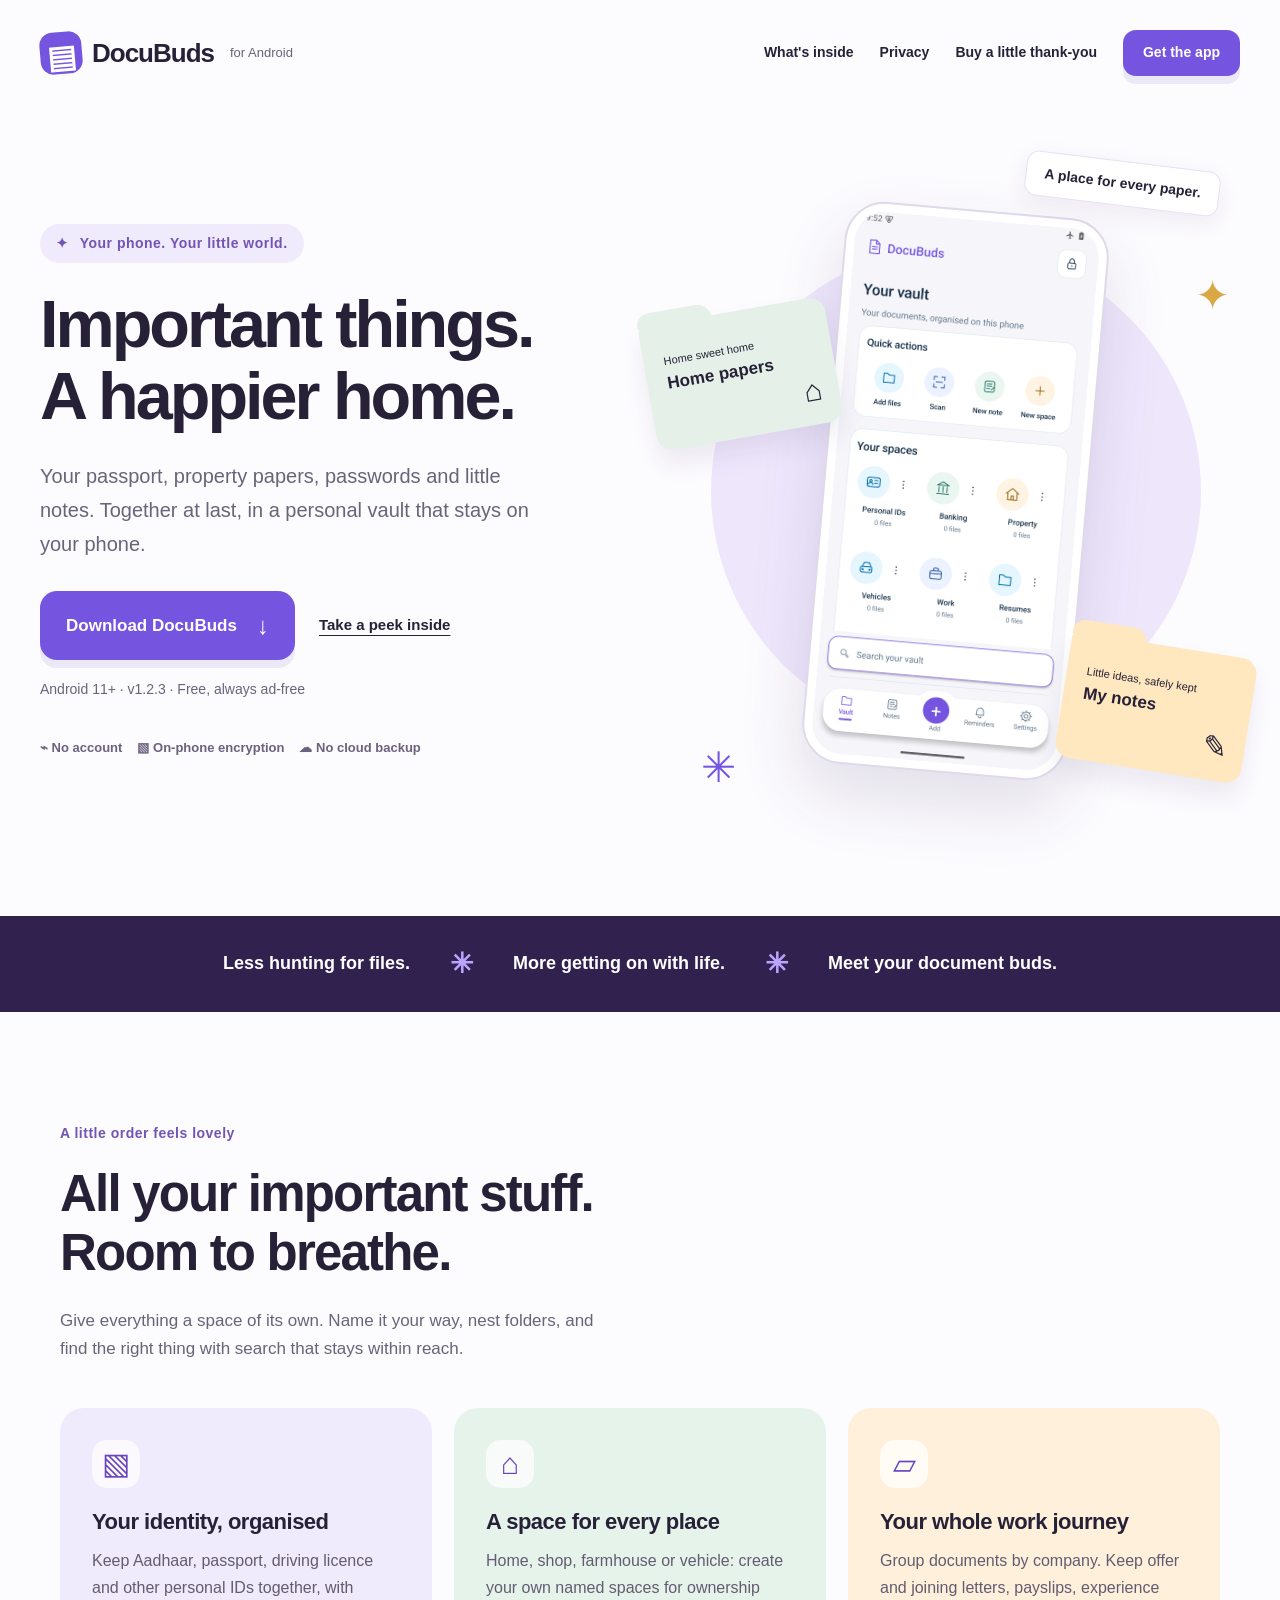
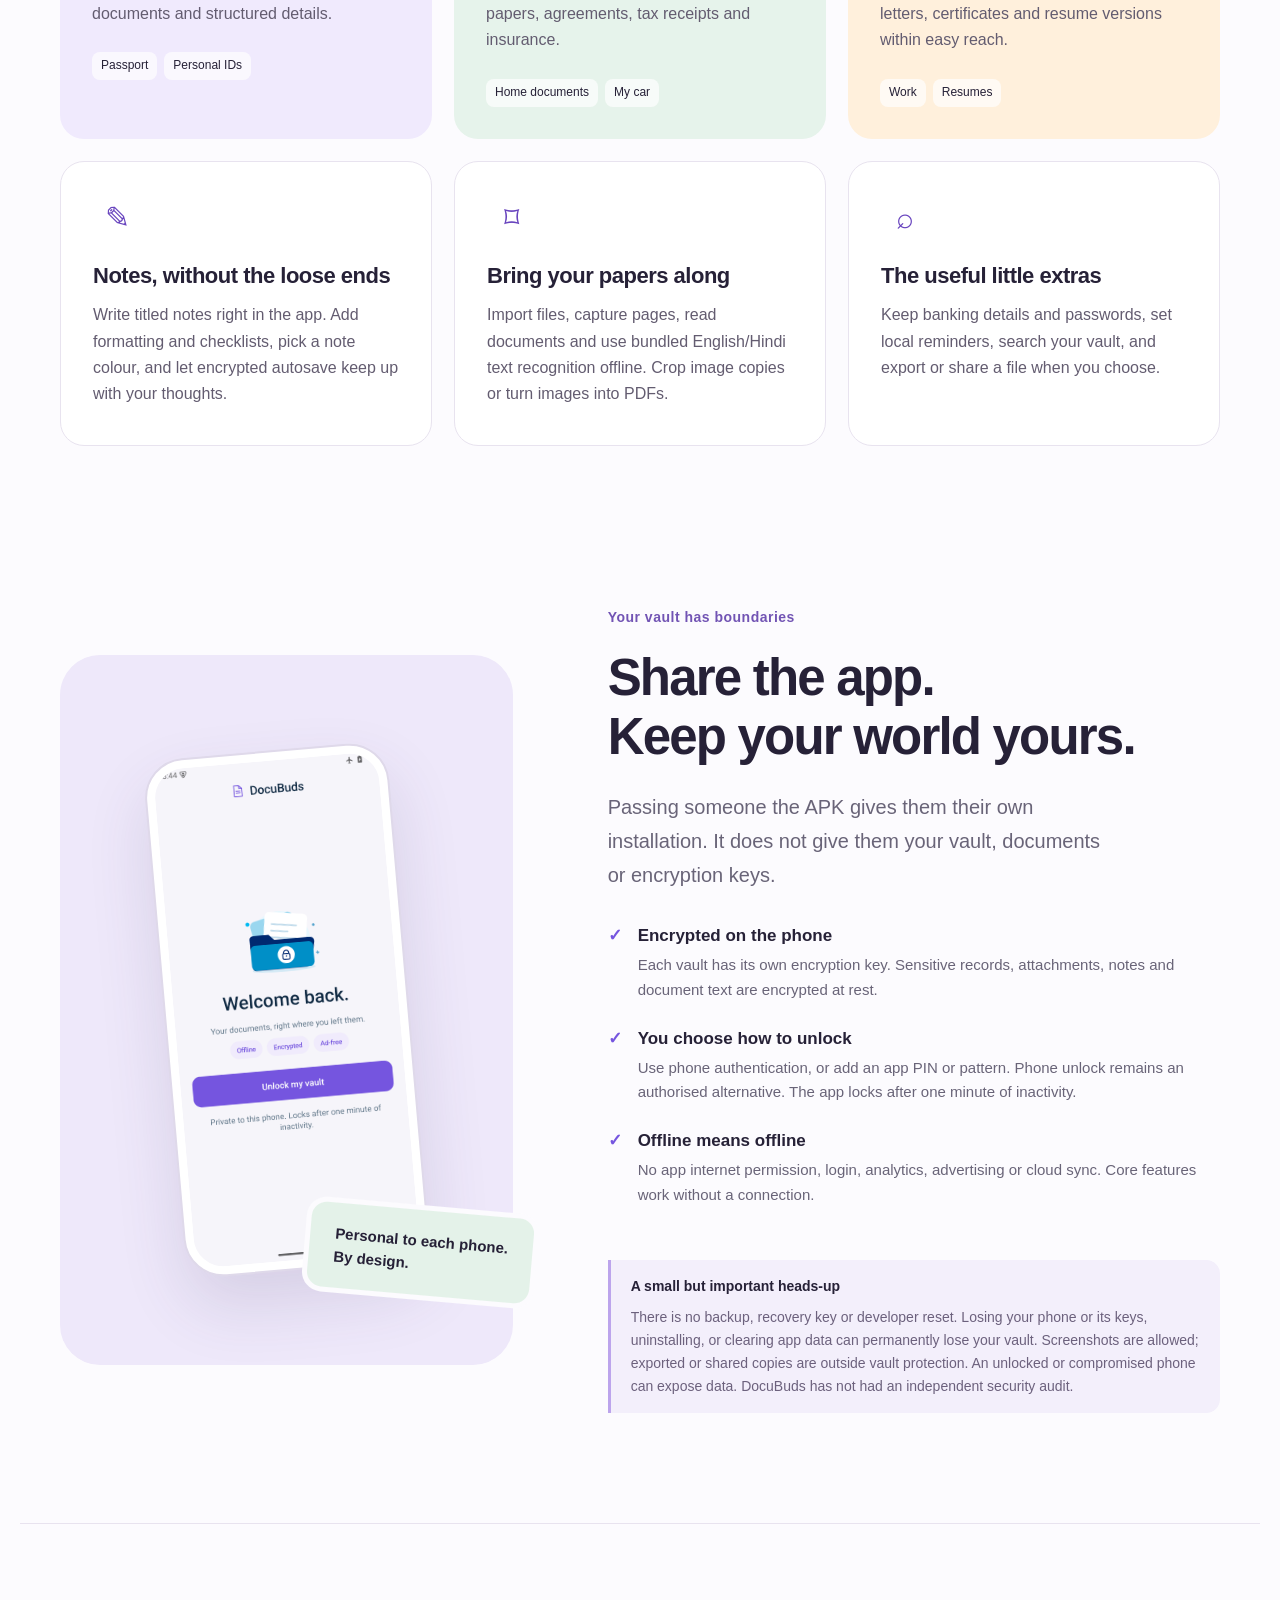
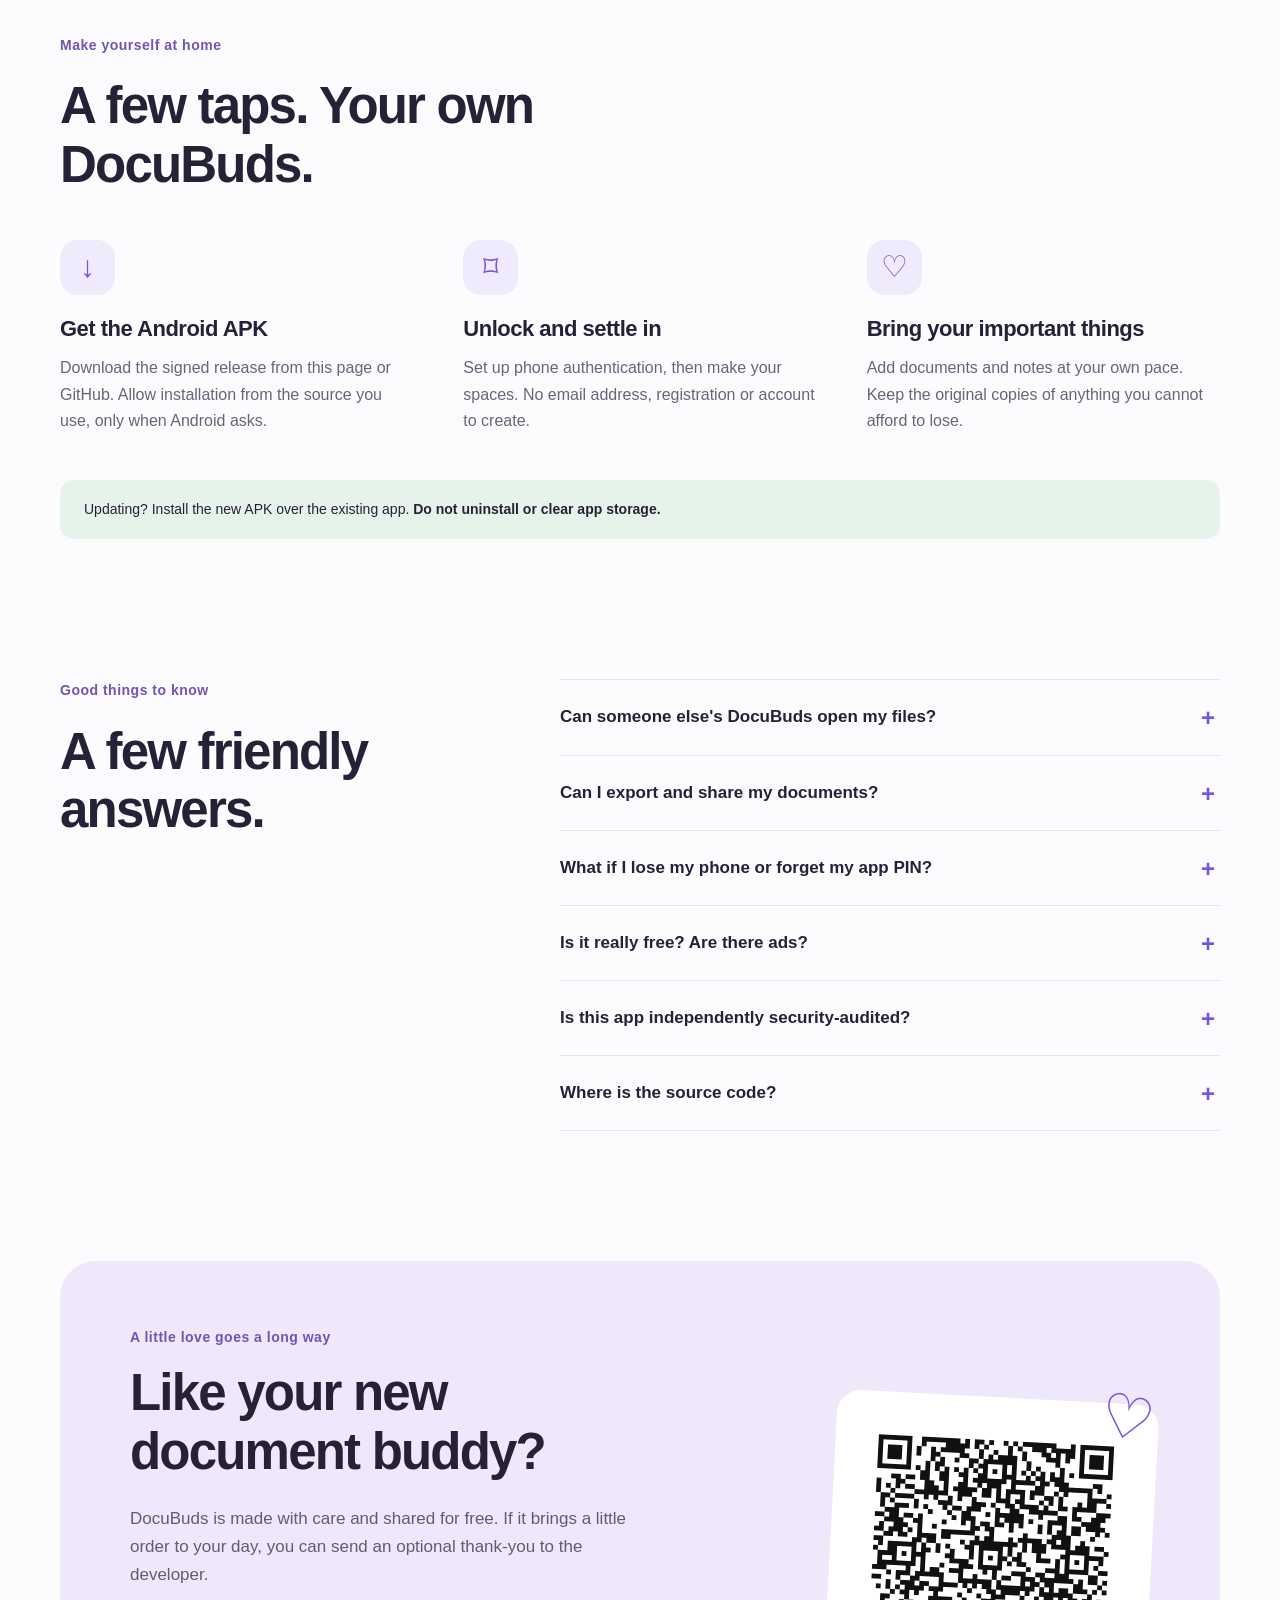
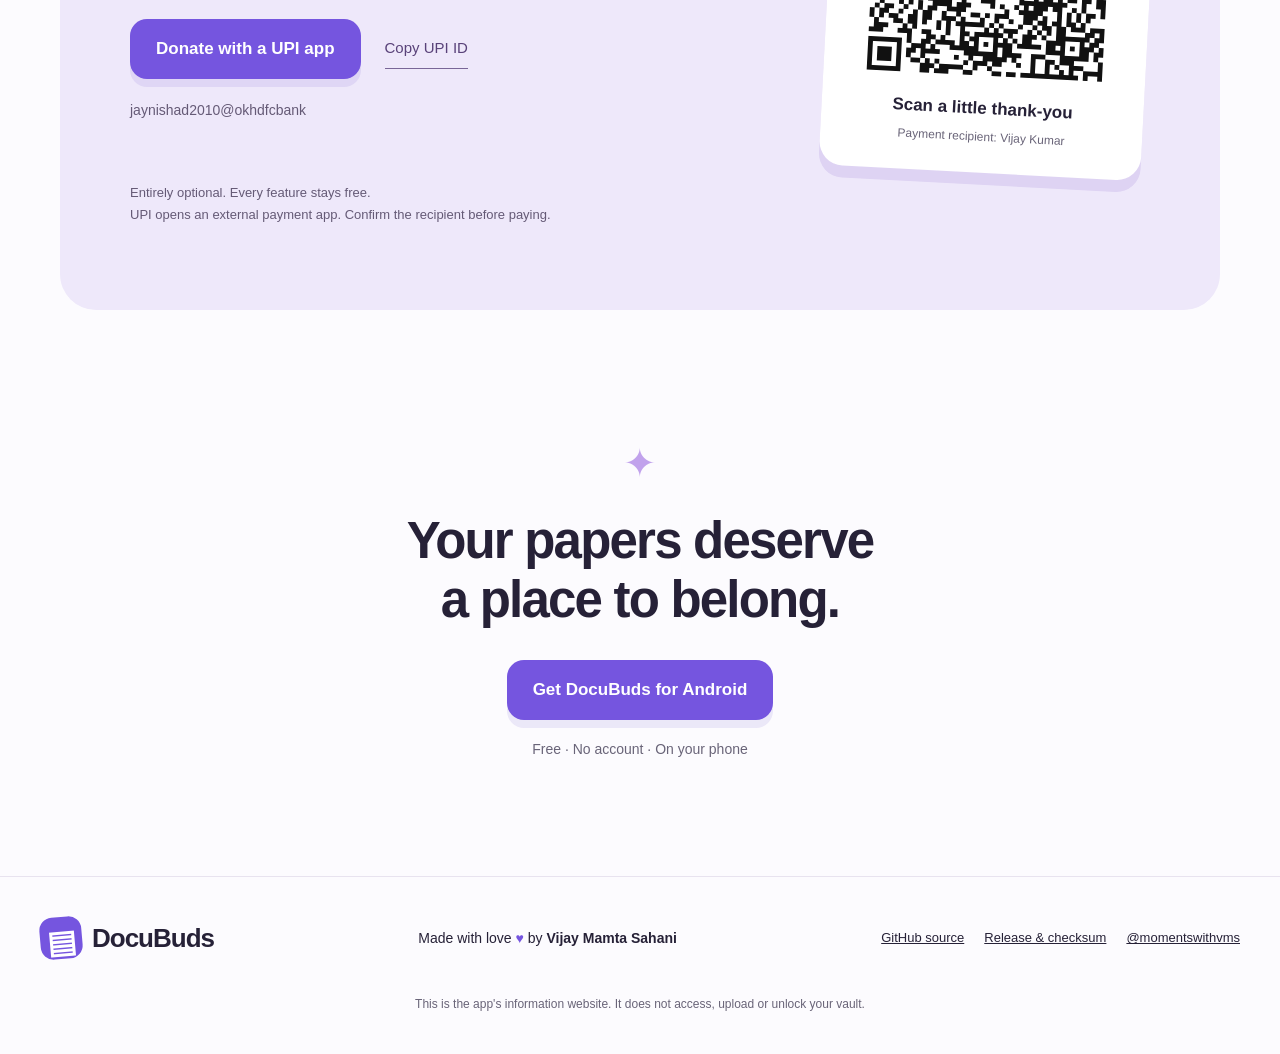
==== commit 34898e78: "Tighten visible gap beside space menu dots" ====
--- a/website/index.html
+++ b/website/index.html
@@ -1,12 +1,12 @@
 <!doctype html>
 <html lang="en"><head><meta charset="utf-8"><meta name="viewport" content="width=device-width,initial-scale=1"><meta name="theme-color" content="#7555df"><meta name="description" content="Meet DocuBuds, a free Android vault for documents, passwords and notes. Encrypted on your phone. No account, ads or cloud backup."><title>DocuBuds — A little home for your important things</title><link rel="stylesheet" href="style.css"></head>
-<body><header><a class="brand" href="#"><span class="logo" aria-hidden="true">▤</span>DocuBuds<span class="android">for Android</span></a><nav aria-label="Main navigation"><a href="#inside">What's inside</a><a href="#privacy">Privacy</a><a href="#support">Buy a little thank-you</a><a class="button small" href="https://github.com/vijayxprty/secured-documents-app/releases/download/v1.2.2/DocuBuds-1.2.2.apk">Get the app</a></nav></header>
-<main><section class="hero"><div class="hero-copy"><span class="eyebrow"><span aria-hidden="true">✦</span> Your phone. Your little world.</span><h1>Important things.<br>A happier home.</h1><p class="lead">Your passport, property papers, passwords and little notes. Together at last, in a personal vault that stays on your phone.</p><div class="actions"><a class="button" href="https://github.com/vijayxprty/secured-documents-app/releases/download/v1.2.2/DocuBuds-1.2.2.apk">Download DocuBuds <span class="download" aria-hidden="true">↓</span></a><a class="text-link" href="#inside">Take a peek inside</a></div><p class="download-meta">Android 11+ · v1.2.2 · Free, always ad-free</p><div class="promise"><span>⌁ No account</span><span>▧ On-phone encryption</span><span>☁ No cloud backup</span></div></div><div class="hero-art"><div class="orbit"></div><span class="sticker sticker-one">A place for every paper.</span><div class="phone"><img src="assets/vault.png" alt="Actual DocuBuds vault screen with named spaces, sticky search and floating purple navigation" width="1080" height="2400"></div><div class="folder folder-one"><span>Home sweet home</span><b>Home papers</b><i aria-hidden="true">⌂</i></div><div class="folder folder-two"><span>Little ideas, safely kept</span><b>My notes</b><i aria-hidden="true">✎</i></div><span class="spark spark-one" aria-hidden="true">✳</span><span class="spark spark-two" aria-hidden="true">✦</span></div></section>
+<body><header><a class="brand" href="#"><span class="logo" aria-hidden="true">▤</span>DocuBuds<span class="android">for Android</span></a><nav aria-label="Main navigation"><a href="#inside">What's inside</a><a href="#privacy">Privacy</a><a href="#support">Buy a little thank-you</a><a class="button small" href="https://github.com/vijayxprty/secured-documents-app/releases/download/v1.2.3/DocuBuds-1.2.3.apk">Get the app</a></nav></header>
+<main><section class="hero"><div class="hero-copy"><span class="eyebrow"><span aria-hidden="true">✦</span> Your phone. Your little world.</span><h1>Important things.<br>A happier home.</h1><p class="lead">Your passport, property papers, passwords and little notes. Together at last, in a personal vault that stays on your phone.</p><div class="actions"><a class="button" href="https://github.com/vijayxprty/secured-documents-app/releases/download/v1.2.3/DocuBuds-1.2.3.apk">Download DocuBuds <span class="download" aria-hidden="true">↓</span></a><a class="text-link" href="#inside">Take a peek inside</a></div><p class="download-meta">Android 11+ · v1.2.3 · Free, always ad-free</p><div class="promise"><span>⌁ No account</span><span>▧ On-phone encryption</span><span>☁ No cloud backup</span></div></div><div class="hero-art"><div class="orbit"></div><span class="sticker sticker-one">A place for every paper.</span><div class="phone"><img src="assets/vault.png" alt="Actual DocuBuds vault screen with named spaces, sticky search and floating purple navigation" width="1080" height="2400"></div><div class="folder folder-one"><span>Home sweet home</span><b>Home papers</b><i aria-hidden="true">⌂</i></div><div class="folder folder-two"><span>Little ideas, safely kept</span><b>My notes</b><i aria-hidden="true">✎</i></div><span class="spark spark-one" aria-hidden="true">✳</span><span class="spark spark-two" aria-hidden="true">✦</span></div></section>
 <div class="ribbon"><span>Less hunting for files.</span><span aria-hidden="true">✳</span><span>More getting on with life.</span><span aria-hidden="true">✳</span><span>Meet your document buds.</span></div>
 <section id="inside" class="inside section"><div class="section-heading"><span class="eyebrow">A little order feels lovely</span><h2>All your important stuff.<br>Room to breathe.</h2><p>Give everything a space of its own. Name it your way, nest folders, and find the right thing with search that stays within reach.</p></div><div class="feature-grid"><article class="feature lavender"><span class="feature-icon" aria-hidden="true">▧</span><h3>Your identity, organised</h3><p>Keep Aadhaar, passport, driving licence and other personal IDs together, with documents and structured details.</p><div class="mini-tags"><span>Passport</span><span>Personal IDs</span></div></article><article class="feature mint"><span class="feature-icon" aria-hidden="true">⌂</span><h3>A space for every place</h3><p>Home, shop, farmhouse or vehicle: create your own named spaces for ownership papers, agreements, tax receipts and insurance.</p><div class="mini-tags"><span>Home documents</span><span>My car</span></div></article><article class="feature peach"><span class="feature-icon" aria-hidden="true">▱</span><h3>Your whole work journey</h3><p>Group documents by company. Keep offer and joining letters, payslips, experience letters, certificates and resume versions within easy reach.</p><div class="mini-tags"><span>Work</span><span>Resumes</span></div></article><article class="feature white"><span class="feature-icon" aria-hidden="true">✎</span><h3>Notes, without the loose ends</h3><p>Write titled notes right in the app. Add formatting and checklists, pick a note colour, and let encrypted autosave keep up with your thoughts.</p></article><article class="feature white"><span class="feature-icon" aria-hidden="true">⌑</span><h3>Bring your papers along</h3><p>Import files, capture pages, read documents and use bundled English/Hindi text recognition offline. Crop image copies or turn images into PDFs.</p></article><article class="feature white"><span class="feature-icon" aria-hidden="true">⌕</span><h3>The useful little extras</h3><p>Keep banking details and passwords, set local reminders, search your vault, and export or share a file when you choose.</p></article></div></section>
 <section id="privacy" class="privacy section"><div class="privacy-art"><div class="phone phone-lock"><img src="assets/lock.png" alt="DocuBuds centred lock screen with phone authentication and one-minute inactivity lock" width="1080" height="2400" loading="lazy"></div><span class="privacy-stamp">Personal to each phone.<br>By design.</span></div><div class="privacy-copy"><span class="eyebrow">Your vault has boundaries</span><h2>Share the app.<br>Keep your world yours.</h2><p class="lead">Passing someone the APK gives them their own installation. It does not give them your vault, documents or encryption keys.</p><ul class="privacy-list"><li><b>Encrypted on the phone</b><span>Each vault has its own encryption key. Sensitive records, attachments, notes and document text are encrypted at rest.</span></li><li><b>You choose how to unlock</b><span>Use phone authentication, or add an app PIN or pattern. Phone unlock remains an authorised alternative. The app locks after one minute of inactivity.</span></li><li><b>Offline means offline</b><span>No app internet permission, login, analytics, advertising or cloud sync. Core features work without a connection.</span></li></ul><div class="honest-note"><b>A small but important heads-up</b><p>There is no backup, recovery key or developer reset. Losing your phone or its keys, uninstalling, or clearing app data can permanently lose your vault. Screenshots are allowed; exported or shared copies are outside vault protection. An unlocked or compromised phone can expose data. DocuBuds has not had an independent security audit.</p></div></div></section>
 <section id="start" class="start section"><div class="section-heading"><span class="eyebrow">Make yourself at home</span><h2>A few taps. Your own DocuBuds.</h2></div><div class="steps"><article><span class="step-symbol" aria-hidden="true">↓</span><h3>Get the Android APK</h3><p>Download the signed release from this page or GitHub. Allow installation from the source you use, only when Android asks.</p></article><article><span class="step-symbol" aria-hidden="true">⌑</span><h3>Unlock and settle in</h3><p>Set up phone authentication, then make your spaces. No email address, registration or account to create.</p></article><article><span class="step-symbol" aria-hidden="true">♡</span><h3>Bring your important things</h3><p>Add documents and notes at your own pace. Keep the original copies of anything you cannot afford to lose.</p></article></div><div class="install-note">Updating? Install the new APK over the existing app. <strong>Do not uninstall or clear app storage.</strong></div></section>
 <section class="faq section"><div class="section-heading"><span class="eyebrow">Good things to know</span><h2>A few friendly answers.</h2></div><div class="questions"><details><summary>Can someone else's DocuBuds open my files?</summary><p>No shared vault or universal developer key is included in the APK. Each installation creates its own vault keys. Someone with access to your unlocked phone or authentication can still access your data.</p></details><details><summary>Can I export and share my documents?</summary><p>Yes. Export local copies or use Android's share sheet. Original imported file bytes are preserved for export and sharing; the receiving app can compress, store or transmit them. Camera captures and edited copies have their own image quality limits.</p></details><details><summary>What if I lose my phone or forget my app PIN?</summary><p>Phone authentication remains an alternative to the app PIN or pattern. There is no remote reset or vault recovery service. If the phone or the required device keys are lost, your vault cannot be recovered.</p></details><details><summary>Is it really free? Are there ads?</summary><p>DocuBuds is free and ad-free. Donations are optional and do not unlock features. The app does not include a paid tier.</p></details><details><summary>Is this app independently security-audited?</summary><p>No. Release builds, lint, unit tests and selected emulator scenarios have been checked. That does not replace an independent security review or testing across physical phones.</p></details><details><summary>Where is the source code?</summary><p>The source is available in the public <a href="https://github.com/vijayxprty/secured-documents-app">secured-documents-app repository</a>. Signing keys, passwords and personal vault records are excluded. APK checksums are included with each release.</p></details></div></section>
 <section id="support" class="support section"><div><span class="eyebrow">A little love goes a long way</span><h2>Like your new<br>document buddy?</h2><p>DocuBuds is made with care and shared for free. If it brings a little order to your day, you can send an optional thank-you to the developer.</p><div class="actions"><a class="button" href="upi://pay?pa=jaynishad2010%40okhdfcbank&amp;pn=Vijay%20Kumar&amp;aid=uGICAgIDQqveaLw">Donate with a UPI app</a><button id="copy-upi" class="copy-button" type="button">Copy UPI ID</button></div><p class="upi-id">jaynishad2010@okhdfcbank</p><p id="copy-status" class="copy-status" role="status" aria-live="polite"></p><p class="support-small">Entirely optional. Every feature stays free.<br>UPI opens an external payment app. Confirm the recipient before paying.</p></div><figure class="qr-card"><span class="heart" aria-hidden="true">♡</span><img src="assets/donate-qr.png" alt="Original developer donation UPI QR code" width="1140" height="1140" loading="lazy"><figcaption>Scan a little thank-you<br><span>Payment recipient: Vijay Kumar</span></figcaption></figure></section>
-<section class="final-cta"><span aria-hidden="true">✦</span><h2>Your papers deserve<br>a place to belong.</h2><a class="button" href="https://github.com/vijayxprty/secured-documents-app/releases/download/v1.2.2/DocuBuds-1.2.2.apk">Get DocuBuds for Android</a><p>Free · No account · On your phone</p></section></main>
-<footer><a class="brand" href="#"><span class="logo" aria-hidden="true">▤</span>DocuBuds</a><p>Made with love <span class="love">♥</span> by <b>Vijay Mamta Sahani</b></p><div><a href="https://github.com/vijayxprty/secured-documents-app">GitHub source</a><a href="https://github.com/vijayxprty/secured-documents-app/releases/tag/v1.2.2">Release & checksum</a><a href="https://www.instagram.com/momentswithvms/">@momentswithvms</a></div><small>This is the app's information website. It does not access, upload or unlock your vault.</small></footer><script src="app.js"></script></body></html>
+<section class="final-cta"><span aria-hidden="true">✦</span><h2>Your papers deserve<br>a place to belong.</h2><a class="button" href="https://github.com/vijayxprty/secured-documents-app/releases/download/v1.2.3/DocuBuds-1.2.3.apk">Get DocuBuds for Android</a><p>Free · No account · On your phone</p></section></main>
+<footer><a class="brand" href="#"><span class="logo" aria-hidden="true">▤</span>DocuBuds</a><p>Made with love <span class="love">♥</span> by <b>Vijay Mamta Sahani</b></p><div><a href="https://github.com/vijayxprty/secured-documents-app">GitHub source</a><a href="https://github.com/vijayxprty/secured-documents-app/releases/tag/v1.2.3">Release & checksum</a><a href="https://www.instagram.com/momentswithvms/">@momentswithvms</a></div><small>This is the app's information website. It does not access, upload or unlock your vault.</small></footer><script src="app.js"></script></body></html>
